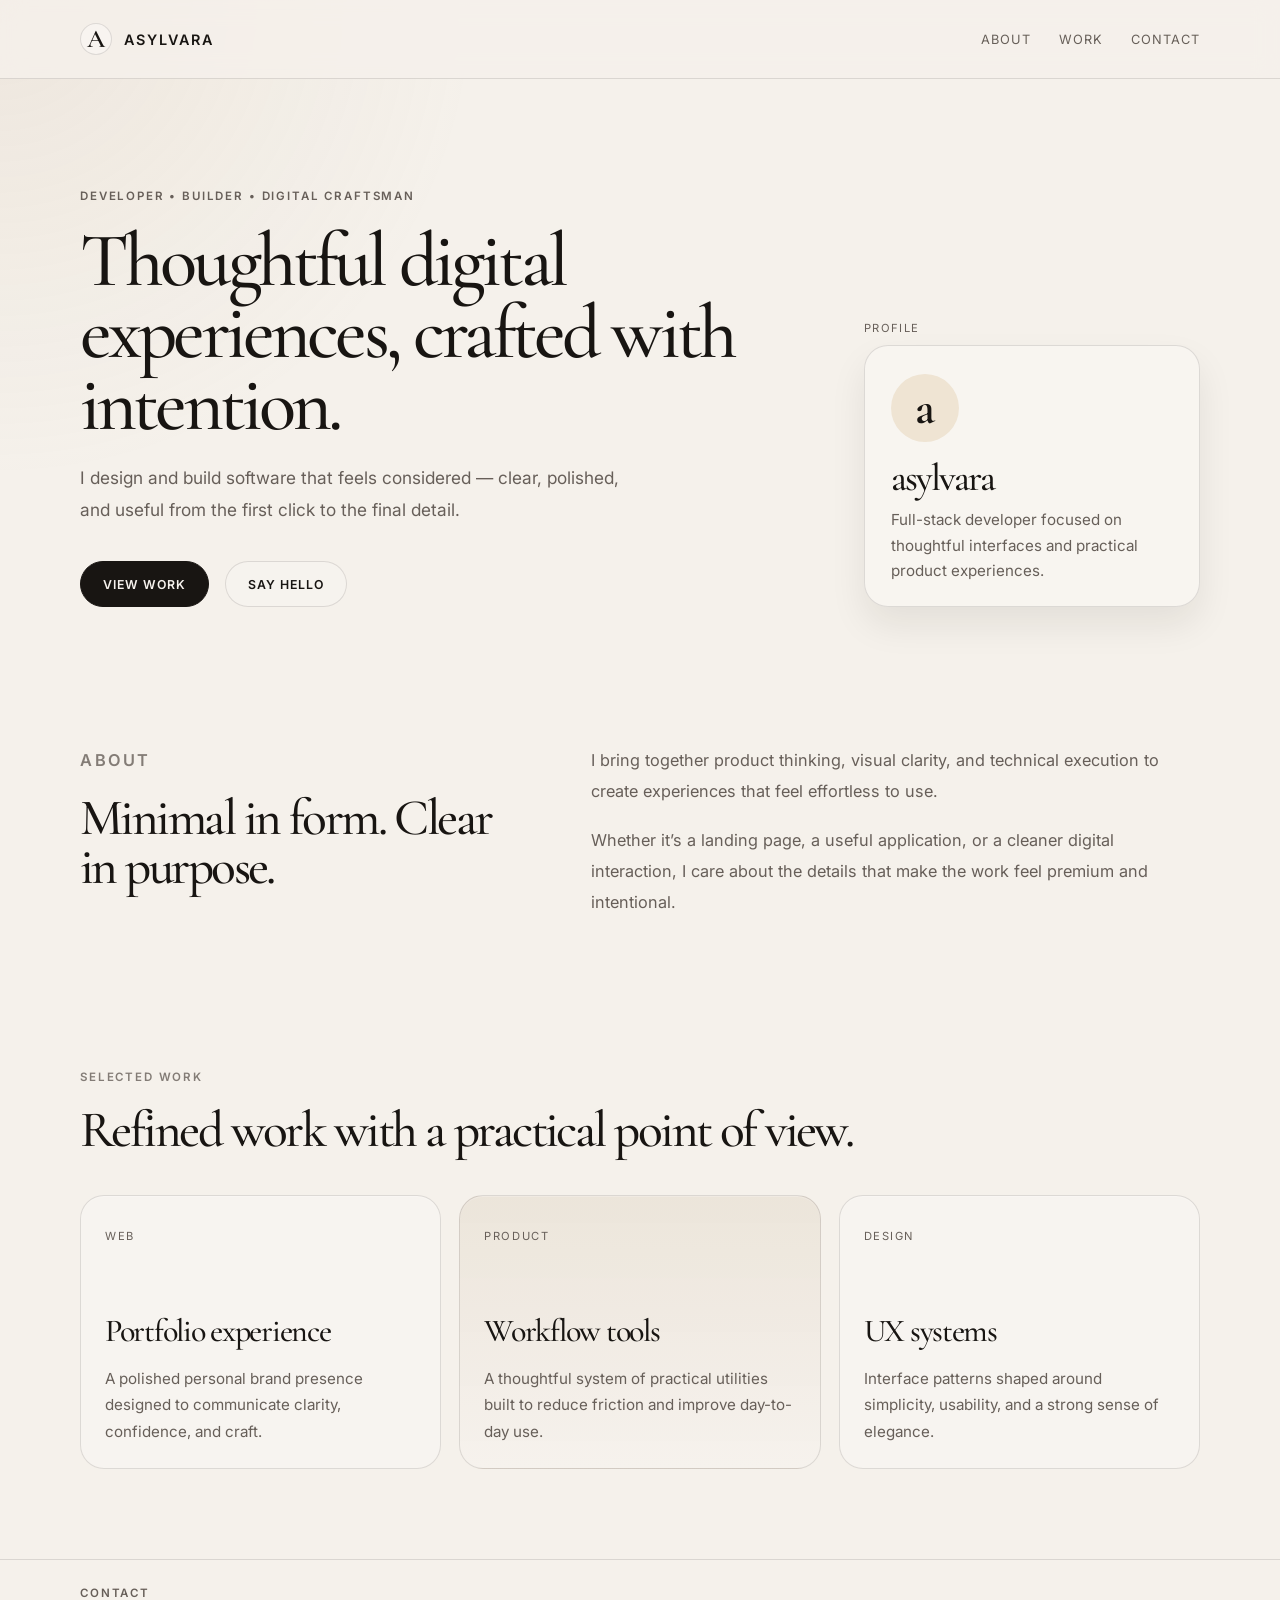
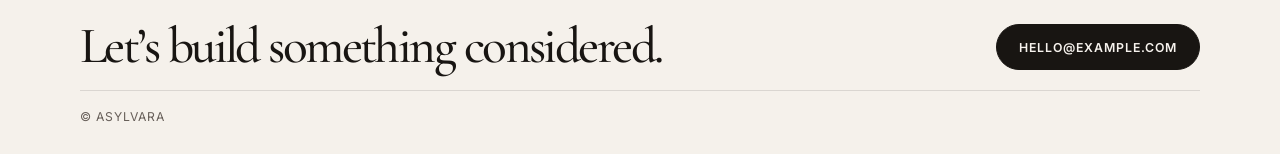
==== index.html @ 6706779d "Refine portfolio to a luxury minimal aesthetic with editorial typography and whitespace" ====
<!DOCTYPE html>
<html lang="en">
  <head>
    <meta charset="UTF-8" />
    <meta name="viewport" content="width=device-width, initial-scale=1.0" />
    <meta
      name="description"
      content="asylvara — a developer crafting thoughtful, refined digital experiences."
    />
    <meta name="theme-color" content="#f5f1eb" />
    <title>asylvara | Minimal Luxury Portfolio</title>
    <link rel="preconnect" href="https://fonts.googleapis.com" />
    <link rel="preconnect" href="https://fonts.gstatic.com" crossorigin />
    <link
      href="https://fonts.googleapis.com/css2?family=Cormorant+Garamond:wght@400;500;600;700&family=Inter:wght@400;500;600;700&display=swap"
      rel="stylesheet"
    />
    <link rel="stylesheet" href="styles.css" />
  </head>
  <body>
    <div class="page-shell">
      <header class="site-header">
        <div class="container nav">
          <a class="brand" href="#top" aria-label="asylvara home">
            <span class="brand-mark">A</span>
            <span>asylvara</span>
          </a>
          <nav class="nav-links" aria-label="Main navigation">
            <a href="#about">About</a>
            <a href="#work">Work</a>
            <a href="#contact">Contact</a>
          </nav>
        </div>
      </header>

      <main id="top">
        <section class="hero">
          <div class="container hero-inner">
            <div class="hero-copy">
              <p class="eyebrow">Developer • Builder • Digital craftsman</p>
              <h1>Thoughtful digital experiences, crafted with intention.</h1>
              <p class="lead">
                I design and build software that feels considered — clear,
                polished, and useful from the first click to the final detail.
              </p>
              <div class="hero-actions">
                <a class="button primary" href="#work">View work</a>
                <a class="button secondary" href="#contact">Say hello</a>
              </div>
            </div>

            <aside class="hero-panel" aria-label="Profile summary">
              <p class="panel-kicker">Profile</p>
              <div class="panel-card">
                <div class="mono">a</div>
                <h2>asylvara</h2>
                <p>
                  Full-stack developer focused on thoughtful interfaces and
                  practical product experiences.
                </p>
              </div>
            </aside>
          </div>
        </section>

        <section id="about" class="section intro">
          <div class="container intro-grid">
            <div>
              <p class="eyebrow muted">About</p>
              <h2>Minimal in form. Clear in purpose.</h2>
            </div>
            <div>
              <p>
                I bring together product thinking, visual clarity, and technical
                execution to create experiences that feel effortless to use.
              </p>
              <p>
                Whether it’s a landing page, a useful application, or a cleaner
                digital interaction, I care about the details that make the work
                feel premium and intentional.
              </p>
            </div>
          </div>
        </section>

        <section id="work" class="section work">
          <div class="container">
            <div class="section-head">
              <p class="eyebrow muted">Selected work</p>
              <h2>Refined work with a practical point of view.</h2>
            </div>

            <div class="project-grid">
              <article class="project-card">
                <span class="project-type">Web</span>
                <h3>Portfolio experience</h3>
                <p>
                  A polished personal brand presence designed to communicate
                  clarity, confidence, and craft.
                </p>
              </article>

              <article class="project-card featured">
                <span class="project-type">Product</span>
                <h3>Workflow tools</h3>
                <p>
                  A thoughtful system of practical utilities built to reduce
                  friction and improve day-to-day use.
                </p>
              </article>

              <article class="project-card">
                <span class="project-type">Design</span>
                <h3>UX systems</h3>
                <p>
                  Interface patterns shaped around simplicity, usability, and a
                  strong sense of elegance.
                </p>
              </article>
            </div>
          </div>
        </section>
      </main>

      <footer id="contact" class="site-footer">
        <div class="container footer-inner">
          <div>
            <p class="eyebrow">Contact</p>
            <h2>Let’s build something considered.</h2>
          </div>
          <a class="button primary" href="mailto:hello@example.com">hello@example.com</a>
        </div>
        <div class="container footer-bottom">
          <p>© <span id="year"></span> asylvara</p>
        </div>
      </footer>
    </div>

    <script src="script.js"></script>
  </body>
</html>
---- styles.css ----
:root {
  --bg: #f5f1eb;
  --panel: #fbf8f4;
  --card: rgba(255, 255, 255, 0.5);
  --text: #181512;
  --muted: #675f59;
  --line: rgba(24, 21, 18, 0.12);
  --accent: #b89d7b;
  --accent-soft: #efe4d3;
  --shadow: rgba(24, 21, 18, 0.08);
}

* {
  box-sizing: border-box;
}

html {
  scroll-behavior: smooth;
}

body {
  margin: 0;
  background: var(--bg);
  color: var(--text);
  font-family: 'Inter', sans-serif;
  -webkit-font-smoothing: antialiased;
  text-rendering: optimizeLegibility;
}

img {
  max-width: 100%;
  display: block;
}

a {
  color: inherit;
  text-decoration: none;
}

.page-shell {
  min-height: 100vh;
  background:
    radial-gradient(circle at top left, rgba(184, 157, 123, 0.12), transparent 22%),
    var(--bg);
}

.container {
  width: min(1120px, calc(100% - 64px));
  margin: 0 auto;
}

.site-header {
  position: sticky;
  top: 0;
  z-index: 20;
  backdrop-filter: blur(12px);
  background: rgba(245, 241, 235, 0.8);
  border-bottom: 1px solid var(--line);
}

.nav {
  display: flex;
  align-items: center;
  justify-content: space-between;
  min-height: 78px;
}

.brand {
  display: inline-flex;
  align-items: center;
  gap: 12px;
  font-size: 0.9rem;
  letter-spacing: 0.14em;
  text-transform: uppercase;
  font-weight: 600;
}

.brand-mark {
  display: grid;
  place-items: center;
  width: 32px;
  height: 32px;
  border: 1px solid var(--line);
  border-radius: 50%;
  background: rgba(255, 255, 255, 0.3);
  font-family: 'Cormorant Garamond', serif;
  font-size: 1.6rem;
  line-height: 1;
  letter-spacing: 0;
  text-transform: none;
}

.nav-links {
  display: flex;
  gap: 28px;
  align-items: center;
}

.nav-links a {
  color: var(--muted);
  font-size: 0.8rem;
  letter-spacing: 0.08em;
  text-transform: uppercase;
  transition: color 0.2s ease;
}

.nav-links a:hover,
.nav-links a:focus-visible {
  color: var(--text);
}

.hero {
  padding: 110px 0 68px;
}

.hero-inner {
  display: grid;
  grid-template-columns: minmax(0, 1.5fr) minmax(250px, 0.7fr);
  align-items: end;
  gap: 64px;
}

.eyebrow {
  margin: 0 0 22px;
  color: var(--muted);
  font-size: 0.72rem;
  font-weight: 600;
  letter-spacing: 0.16em;
  text-transform: uppercase;
}

.eyebrow.muted {
  color: rgba(103, 95, 89, 0.8);
}

h1,
h2,
h3 {
  margin: 0;
  color: var(--text);
}

h1,
h2 {
  font-family: 'Cormorant Garamond', serif;
  letter-spacing: -0.05em;
  font-weight: 500;
}

h1 {
  max-width: 720px;
  font-size: clamp(3.5rem, 6vw, 6.5rem);
  line-height: 0.94;
  margin-bottom: 20px;
}

.lead {
  max-width: 560px;
  margin: 0;
  color: var(--muted);
  font-size: 1.08rem;
  line-height: 1.9;
}

.hero-actions {
  display: flex;
  flex-wrap: wrap;
  gap: 16px;
  margin-top: 34px;
}

.button {
  display: inline-flex;
  align-items: center;
  justify-content: center;
  min-height: 46px;
  padding: 0 22px;
  border: 1px solid var(--line);
  border-radius: 999px;
  font-size: 0.77rem;
  letter-spacing: 0.08em;
  text-transform: uppercase;
  font-weight: 600;
  transition: transform 0.2s ease, border-color 0.2s ease, background 0.2s ease;
}

.button:hover,
.button:focus-visible {
  transform: translateY(-1px);
}

.button.primary {
  background: var(--text);
  border-color: var(--text);
  color: #f6f2ed;
}

.button.secondary {
  background: rgba(255, 255, 255, 0.16);
  color: var(--text);
}

.hero-panel {
  display: flex;
  flex-direction: column;
  align-items: flex-start;
}

.panel-kicker {
  margin: 0 0 10px;
  color: var(--muted);
  font-size: 0.7rem;
  letter-spacing: 0.12em;
  text-transform: uppercase;
}

.panel-card {
  width: 100%;
  padding: 28px 26px 22px;
  border: 1px solid var(--line);
  border-radius: 24px;
  background: rgba(255, 255, 255, 0.28);
  box-shadow: 0 18px 36px var(--shadow);
}

.mono {
  display: grid;
  place-items: center;
  width: 68px;
  height: 68px;
  margin-bottom: 18px;
  border-radius: 50%;
  background: var(--accent-soft);
  color: var(--text);
  font-family: 'Cormorant Garamond', serif;
  font-size: 3rem;
  font-weight: 600;
  line-height: 1;
}

.panel-card h2 {
  margin-bottom: 10px;
  font-size: clamp(2.1rem, 3vw, 3rem);
  line-height: 0.95;
}

.panel-card p {
  margin: 0;
  color: var(--muted);
  line-height: 1.7;
  font-size: 0.95rem;
}

.section {
  padding: 44px 0 90px;
}

.intro-grid {
  display: grid;
  grid-template-columns: 0.85fr 1.15fr;
  align-items: start;
  gap: 60px;
  padding-top: 26px;
}

.intro h2,
.section-head h2,
.site-footer h2 {
  font-size: clamp(2.5rem, 4vw, 4rem);
  line-height: 0.95;
}

.intro-grid p {
  margin: 0 0 18px;
  color: var(--muted);
  font-size: 1.02rem;
  line-height: 1.9;
}

.section-head {
  margin-bottom: 40px;
}

.project-grid {
  display: grid;
  grid-template-columns: repeat(3, minmax(0, 1fr));
  gap: 18px;
}

.project-card {
  min-height: 260px;
  padding: 28px 24px 22px;
  border: 1px solid var(--line);
  border-radius: 24px;
  background: rgba(255, 255, 255, 0.25);
  box-shadow: inset 0 1px 0 rgba(255, 255, 255, 0.2);
}

.project-card.featured {
  background: linear-gradient(180deg, rgba(184,157,123,0.14), rgba(255,255,255,0.12));
}

.project-type {
  display: inline-block;
  margin-bottom: 68px;
  color: var(--muted);
  font-size: 0.7rem;
  letter-spacing: 0.14em;
  text-transform: uppercase;
}

.project-card h3 {
  margin-bottom: 16px;
  font-family: 'Cormorant Garamond', serif;
  font-size: clamp(2rem, 2.2vw, 2.7rem);
  letter-spacing: -0.04em;
  font-weight: 500;
}

.project-card p {
  margin: 0;
  color: var(--muted);
  line-height: 1.75;
  font-size: 0.95rem;
}

.site-footer {
  padding: 26px 0 30px;
  border-top: 1px solid var(--line);
}

.footer-inner {
  display: flex;
  align-items: end;
  justify-content: space-between;
  gap: 32px;
  padding-bottom: 20px;
}

.footer-bottom {
  padding-top: 18px;
  border-top: 1px solid var(--line);
}

.footer-bottom p {
  margin: 0;
  color: var(--muted);
  font-size: 0.76rem;
  letter-spacing: 0.08em;
  text-transform: uppercase;
}

@media (max-width: 760px) {
  .container {
    width: min(100% - 36px, 680px);
  }

  .nav {
    min-height: 68px;
  }

  .nav-links {
    gap: 18px;
  }

  .nav-links a {
    font-size: 0.68rem;
    letter-spacing: 0.1em;
  }

  .hero {
    padding-top: 80px;
  }

  .hero-inner,
  .intro-grid,
  .project-grid,
  .footer-inner {
    grid-template-columns: 1fr;
    display: grid;
  }

  .hero-inner,
  .intro-grid,
  .footer-inner {
    gap: 32px;
  }

  .project-grid {
    gap: 20px;
  }

  .project-type {
    margin-bottom: 46px;
  }

  .button {
    width: fit-content;
  }
}

@media (max-width: 460px) {
  .nav-links {
    gap: 10px;
  }

  .nav-links a {
    font-size: 0.6rem;
  }

  .brand {
    letter-spacing: 0.1em;
  }

  .hero-actions {
    flex-direction: column;
    align-items: flex-start;
  }
}

:focus-visible {
  outline: 2px solid var(--accent);
  outline-offset: 3px;
}
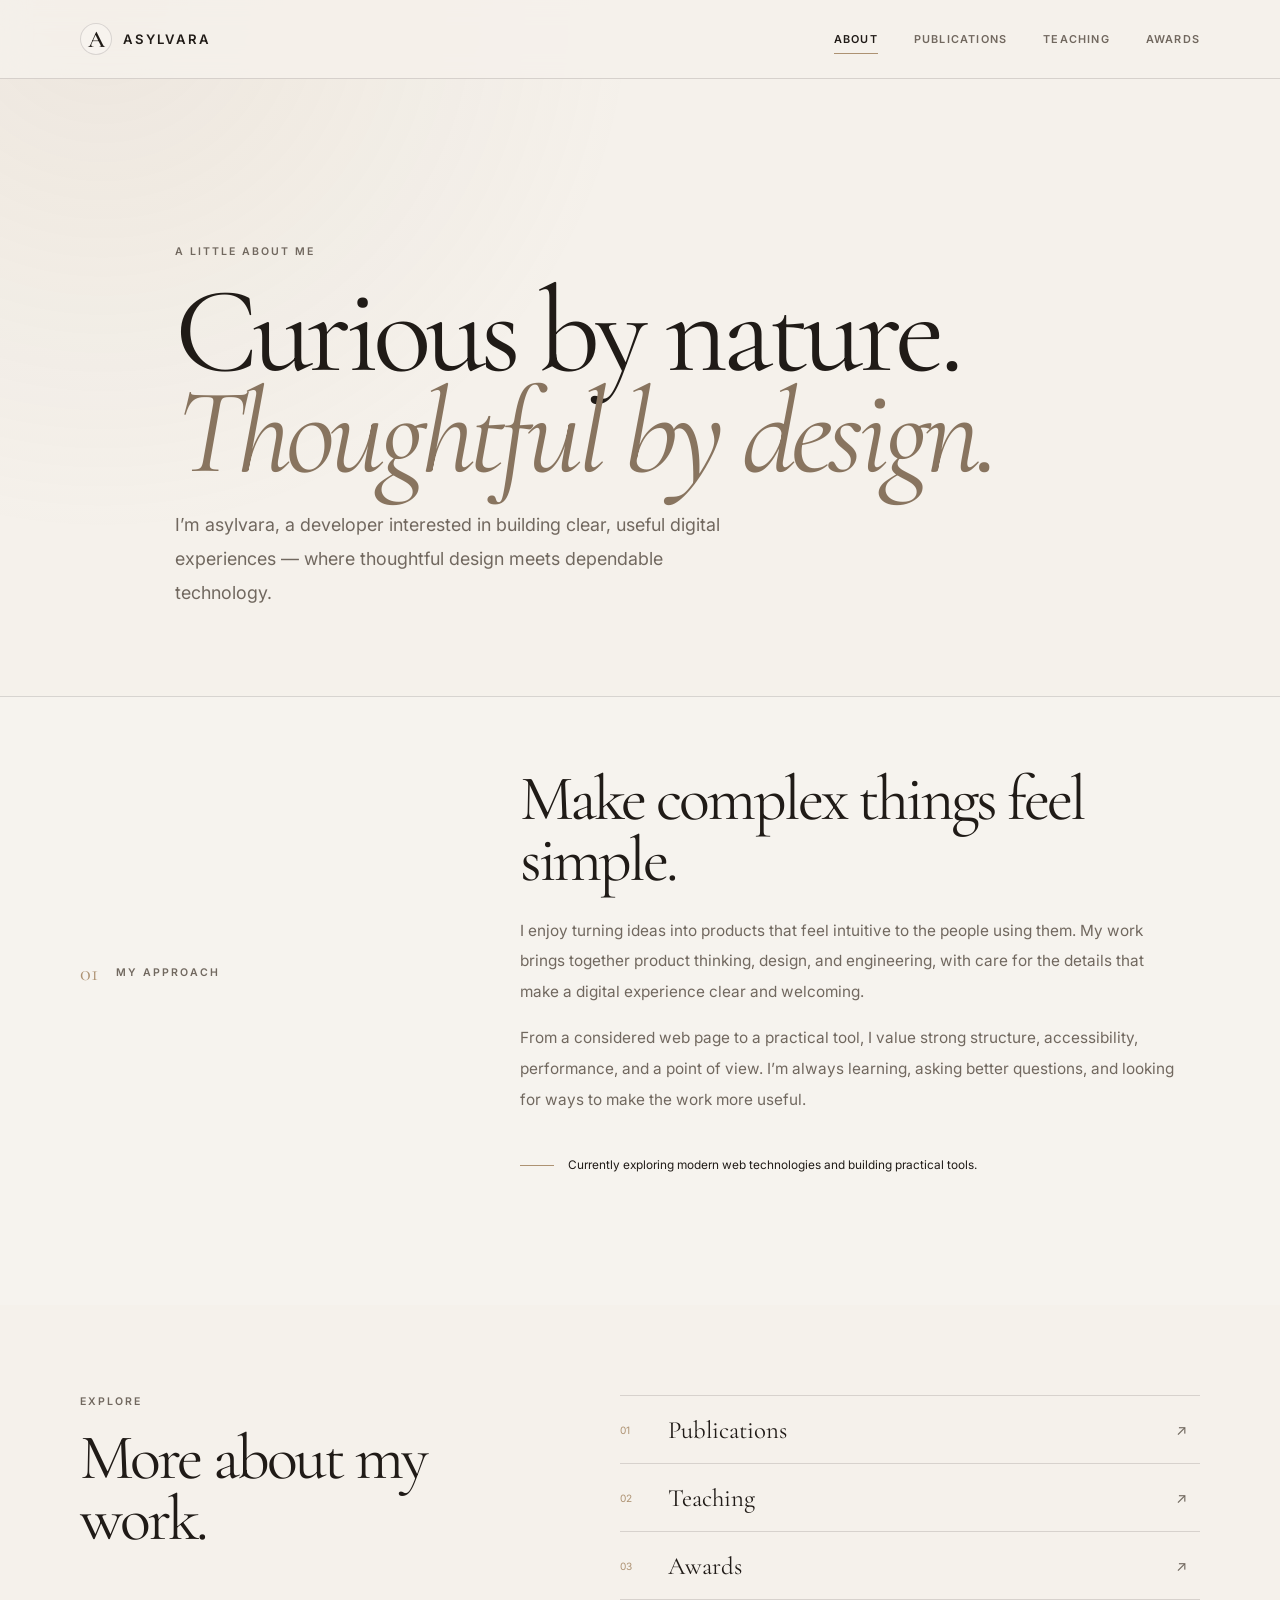
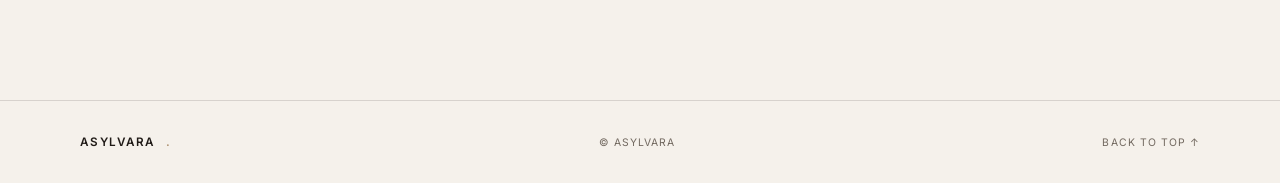
==== commit 81d2e159: "Create editorial portfolio pages for About, Publications, Teaching, and Awards" ====
--- a/index.html
+++ b/index.html
@@ -3,139 +3,68 @@
   <head>
     <meta charset="UTF-8" />
     <meta name="viewport" content="width=device-width, initial-scale=1.0" />
-    <meta
-      name="description"
-      content="asylvara — a developer crafting thoughtful, refined digital experiences."
-    />
+    <meta name="description" content="About asylvara: a developer interested in thoughtful software, clear interfaces, and useful digital experiences." />
     <meta name="theme-color" content="#f5f1eb" />
-    <title>asylvara | Minimal Luxury Portfolio</title>
+    <title>About — asylvara</title>
     <link rel="preconnect" href="https://fonts.googleapis.com" />
     <link rel="preconnect" href="https://fonts.gstatic.com" crossorigin />
-    <link
-      href="https://fonts.googleapis.com/css2?family=Cormorant+Garamond:wght@400;500;600;700&family=Inter:wght@400;500;600;700&display=swap"
-      rel="stylesheet"
-    />
+    <link href="https://fonts.googleapis.com/css2?family=Cormorant+Garamond:wght@400;500;600&family=Inter:wght@400;500;600;700&display=swap" rel="stylesheet" />
     <link rel="stylesheet" href="styles.css" />
   </head>
   <body>
     <div class="page-shell">
       <header class="site-header">
         <div class="container nav">
-          <a class="brand" href="#top" aria-label="asylvara home">
-            <span class="brand-mark">A</span>
-            <span>asylvara</span>
-          </a>
+          <a class="brand" href="index.html" aria-label="asylvara home"><span class="brand-mark">A</span><span>asylvara</span></a>
           <nav class="nav-links" aria-label="Main navigation">
-            <a href="#about">About</a>
-            <a href="#work">Work</a>
-            <a href="#contact">Contact</a>
+            <a href="index.html" aria-current="page">About</a>
+            <a href="publications.html">Publications</a>
+            <a href="teaching.html">Teaching</a>
+            <a href="awards.html">Awards</a>
           </nav>
         </div>
       </header>
 
-      <main id="top">
-        <section class="hero">
-          <div class="container hero-inner">
-            <div class="hero-copy">
-              <p class="eyebrow">Developer • Builder • Digital craftsman</p>
-              <h1>Thoughtful digital experiences, crafted with intention.</h1>
-              <p class="lead">
-                I design and build software that feels considered — clear,
-                polished, and useful from the first click to the final detail.
-              </p>
-              <div class="hero-actions">
-                <a class="button primary" href="#work">View work</a>
-                <a class="button secondary" href="#contact">Say hello</a>
-              </div>
-            </div>
-
-            <aside class="hero-panel" aria-label="Profile summary">
-              <p class="panel-kicker">Profile</p>
-              <div class="panel-card">
-                <div class="mono">a</div>
-                <h2>asylvara</h2>
-                <p>
-                  Full-stack developer focused on thoughtful interfaces and
-                  practical product experiences.
-                </p>
-              </div>
-            </aside>
+      <main id="main">
+        <section class="page-hero">
+          <div class="container page-hero-inner">
+            <p class="eyebrow">A little about me</p>
+            <h1>Curious by nature.<br /><em>Thoughtful by design.</em></h1>
+            <p class="page-lead">I’m asylvara, a developer interested in building clear, useful digital experiences — where thoughtful design meets dependable technology.</p>
           </div>
         </section>
 
-        <section id="about" class="section intro">
-          <div class="container intro-grid">
-            <div>
-              <p class="eyebrow muted">About</p>
-              <h2>Minimal in form. Clear in purpose.</h2>
+        <section class="content-section">
+          <div class="container about-layout">
+            <div class="about-aside">
+              <span class="index-number">01</span>
+              <p class="eyebrow">My approach</p>
             </div>
-            <div>
-              <p>
-                I bring together product thinking, visual clarity, and technical
-                execution to create experiences that feel effortless to use.
-              </p>
-              <p>
-                Whether it’s a landing page, a useful application, or a cleaner
-                digital interaction, I care about the details that make the work
-                feel premium and intentional.
-              </p>
+            <div class="prose">
+              <h2>Make complex things feel simple.</h2>
+              <p>I enjoy turning ideas into products that feel intuitive to the people using them. My work brings together product thinking, design, and engineering, with care for the details that make a digital experience clear and welcoming.</p>
+              <p>From a considered web page to a practical tool, I value strong structure, accessibility, performance, and a point of view. I’m always learning, asking better questions, and looking for ways to make the work more useful.</p>
+              <div class="quiet-note"><span class="note-rule"></span><span>Currently exploring modern web technologies and building practical tools.</span></div>
             </div>
           </div>
         </section>
 
-        <section id="work" class="section work">
-          <div class="container">
-            <div class="section-head">
-              <p class="eyebrow muted">Selected work</p>
-              <h2>Refined work with a practical point of view.</h2>
-            </div>
-
-            <div class="project-grid">
-              <article class="project-card">
-                <span class="project-type">Web</span>
-                <h3>Portfolio experience</h3>
-                <p>
-                  A polished personal brand presence designed to communicate
-                  clarity, confidence, and craft.
-                </p>
-              </article>
-
-              <article class="project-card featured">
-                <span class="project-type">Product</span>
-                <h3>Workflow tools</h3>
-                <p>
-                  A thoughtful system of practical utilities built to reduce
-                  friction and improve day-to-day use.
-                </p>
-              </article>
-
-              <article class="project-card">
-                <span class="project-type">Design</span>
-                <h3>UX systems</h3>
-                <p>
-                  Interface patterns shaped around simplicity, usability, and a
-                  strong sense of elegance.
-                </p>
-              </article>
+        <section class="detail-band">
+          <div class="container detail-band-inner">
+            <div><p class="eyebrow">Explore</p><h2>More about my work.</h2></div>
+            <div class="quick-links">
+              <a href="publications.html"><span>01</span> Publications <b aria-hidden="true">↗</b></a>
+              <a href="teaching.html"><span>02</span> Teaching <b aria-hidden="true">↗</b></a>
+              <a href="awards.html"><span>03</span> Awards <b aria-hidden="true">↗</b></a>
             </div>
           </div>
         </section>
       </main>
 
-      <footer id="contact" class="site-footer">
-        <div class="container footer-inner">
-          <div>
-            <p class="eyebrow">Contact</p>
-            <h2>Let’s build something considered.</h2>
-          </div>
-          <a class="button primary" href="mailto:hello@example.com">hello@example.com</a>
-        </div>
-        <div class="container footer-bottom">
-          <p>© <span id="year"></span> asylvara</p>
-        </div>
+      <footer class="site-footer">
+        <div class="container footer-inner"><a class="footer-brand" href="index.html">asylvara<span>.</span></a><p>© <span id="year"></span> asylvara</p><a class="back-top" href="#main">Back to top ↑</a></div>
       </footer>
     </div>
-
     <script src="script.js"></script>
   </body>
 </html>
--- a/styles.css
+++ b/styles.css
@@ -1,424 +1,89 @@
 :root {
   --bg: #f5f1eb;
   --panel: #fbf8f4;
-  --card: rgba(255, 255, 255, 0.5);
-  --text: #181512;
-  --muted: #675f59;
-  --line: rgba(24, 21, 18, 0.12);
-  --accent: #b89d7b;
-  --accent-soft: #efe4d3;
-  --shadow: rgba(24, 21, 18, 0.08);
+  --text: #201b17;
+  --muted: #71685f;
+  --line: rgba(32, 27, 23, 0.14);
+  --accent: #ad9272;
+  --accent-soft: #eee3d4;
+  --serif: 'Cormorant Garamond', Georgia, serif;
+  --sans: 'Inter', sans-serif;
 }
 
-* {
-  box-sizing: border-box;
+* { box-sizing: border-box; }
+html { scroll-behavior: smooth; scroll-padding-top: 92px; }
+body { margin: 0; background: var(--bg); color: var(--text); font-family: var(--sans); -webkit-font-smoothing: antialiased; text-rendering: optimizeLegibility; }
+a { color: inherit; text-decoration: none; }
+.page-shell { min-height: 100vh; background: radial-gradient(circle at 8% 0%, rgba(173, 146, 114, .11), transparent 25%), var(--bg); }
+.container { width: min(1120px, calc(100% - 64px)); margin: 0 auto; }
+.site-header { position: sticky; top: 0; z-index: 20; border-bottom: 1px solid var(--line); background: rgba(245, 241, 235, .88); backdrop-filter: blur(14px); }
+.nav { min-height: 78px; display: flex; align-items: center; justify-content: space-between; gap: 30px; }
+.brand, .footer-brand { display: inline-flex; align-items: center; gap: 11px; font-size: .82rem; font-weight: 600; letter-spacing: .15em; text-transform: uppercase; }
+.brand-mark { display: grid; width: 32px; height: 32px; place-items: center; border: 1px solid var(--line); border-radius: 50%; background: rgba(255,255,255,.25); font-family: var(--serif); font-size: 1.5rem; letter-spacing: 0; }
+.nav-links { display: flex; align-items: center; gap: clamp(16px, 3vw, 36px); }
+.nav-links a { position: relative; padding: 8px 0; color: var(--muted); font-size: .68rem; font-weight: 600; letter-spacing: .11em; text-transform: uppercase; transition: color .2s ease; }
+.nav-links a:hover, .nav-links a[aria-current="page"] { color: var(--text); }
+.nav-links a[aria-current="page"]::after { position: absolute; right: 0; bottom: 0; left: 0; height: 1px; background: var(--accent); content: ''; }
+.page-hero { padding: clamp(88px, 13vw, 166px) 0 86px; }
+.page-hero-inner { max-width: 930px; }
+.eyebrow { margin: 0 0 24px; color: var(--muted); font-size: .66rem; font-weight: 600; letter-spacing: .19em; text-transform: uppercase; }
+h1, h2, h3, p { margin-top: 0; }
+h1, h2, h3 { color: var(--text); }
+h1, h2 { font-family: var(--serif); font-weight: 400; letter-spacing: -.045em; }
+h1 { max-width: 900px; margin-bottom: 24px; font-size: clamp(4rem, 9.5vw, 8.3rem); line-height: .83; }
+h1 em { color: #88745f; font-weight: 400; }
+.title-period { color: var(--accent); }
+.page-lead { max-width: 580px; margin: 0; color: var(--muted); font-size: clamp(.98rem, 1.5vw, 1.12rem); line-height: 1.9; }
+.compact-hero { padding: clamp(84px, 12vw, 145px) 0 70px; }
+.compact-hero h1 { font-size: clamp(4rem, 9vw, 7rem); }
+.content-section { padding: 42px 0 130px; border-top: 1px solid var(--line); background: rgba(255,255,255,.13); }
+.about-layout { display: grid; grid-template-columns: .65fr 1.35fr; gap: 10%; padding-top: 30px; }
+.about-aside { display: flex; align-items: center; gap: 18px; }
+.index-number { color: var(--accent); font-family: var(--serif); font-size: 1.4rem; }
+.about-aside .eyebrow { margin: 0; }
+.prose { max-width: 660px; }
+.prose h2, .detail-band h2 { margin: 0 0 25px; font-size: clamp(2.6rem, 5vw, 4.5rem); line-height: .95; }
+.prose > p { color: var(--muted); font-size: .96rem; line-height: 2; }
+.quiet-note { display: flex; align-items: center; gap: 14px; margin-top: 40px; color: var(--text); font-size: .74rem; line-height: 1.7; }
+.note-rule { flex: 0 0 34px; height: 1px; background: var(--accent); }
+.detail-band { padding: 90px 0 100px; }
+.detail-band-inner { display: grid; grid-template-columns: .85fr 1.15fr; align-items: start; gap: 10%; }
+.detail-band .eyebrow { margin-bottom: 20px; }
+.detail-band h2 { max-width: 370px; }
+.quick-links { border-top: 1px solid var(--line); }
+.quick-links a { display: grid; grid-template-columns: 48px 1fr 24px; align-items: center; min-height: 68px; border-bottom: 1px solid var(--line); font-family: var(--serif); font-size: 1.55rem; transition: padding .2s ease; }
+.quick-links a:hover { padding-inline: 8px; }
+.quick-links a span { color: var(--accent); font-family: var(--sans); font-size: .63rem; }
+.quick-links a b { color: var(--muted); font-family: var(--sans); font-size: .9rem; font-weight: 400; }
+.listing-section { min-height: 390px; padding-top: 32px; }
+.listing-heading { display: flex; align-items: center; gap: 18px; padding-bottom: 18px; border-bottom: 1px solid var(--line); }
+.listing-heading .eyebrow { margin: 0; }
+.empty-state { min-height: 250px; display: flex; flex-direction: column; align-items: center; justify-content: center; padding: 50px 20px; text-align: center; }
+.empty-ornament { margin-bottom: 16px; color: var(--accent); font-size: 1.4rem; }
+.empty-state h2 { margin-bottom: 10px; font-size: clamp(2rem, 4vw, 3rem); }
+.empty-state p { max-width: 430px; margin: 0; color: var(--muted); font-size: .88rem; line-height: 1.8; }
+.site-footer { padding: 22px 0; border-top: 1px solid var(--line); }
+.footer-inner { min-height: 38px; display: flex; align-items: center; justify-content: space-between; gap: 20px; }
+.footer-brand { font-size: .73rem; }
+.footer-brand span { color: var(--accent); }
+.footer-inner p, .back-top { margin: 0; color: var(--muted); font-size: .65rem; letter-spacing: .1em; text-transform: uppercase; }
+.back-top:hover { color: var(--text); }
+:focus-visible { outline: 2px solid var(--accent); outline-offset: 4px; }
+@media (max-width: 680px) {
+  .container { width: min(100% - 38px, 560px); }
+  .nav { min-height: 72px; flex-wrap: wrap; gap: 0 20px; padding: 12px 0; }
+  .brand { font-size: .74rem; }
+  .brand-mark { width: 29px; height: 29px; }
+  .nav-links { width: 100%; justify-content: space-between; gap: 10px; padding: 8px 0 2px; }
+  .nav-links a { font-size: .58rem; letter-spacing: .08em; }
+  .page-hero { padding-top: 92px; padding-bottom: 68px; }
+  .compact-hero { padding-top: 78px; padding-bottom: 55px; }
+  .about-layout, .detail-band-inner { grid-template-columns: 1fr; gap: 35px; }
+  .content-section { padding-bottom: 80px; }
+  .detail-band { padding: 70px 0; }
+  .detail-band h2 { margin-bottom: 0; }
+  .listing-section { min-height: 350px; }
 }
-
-html {
-  scroll-behavior: smooth;
+@media (prefers-reduced-motion: reduce) {
+  *, *::before, *::after { scroll-behavior: auto !important; transition-duration: .01ms !important; }
 }
-
-body {
-  margin: 0;
-  background: var(--bg);
-  color: var(--text);
-  font-family: 'Inter', sans-serif;
-  -webkit-font-smoothing: antialiased;
-  text-rendering: optimizeLegibility;
-}
-
-img {
-  max-width: 100%;
-  display: block;
-}
-
-a {
-  color: inherit;
-  text-decoration: none;
-}
-
-.page-shell {
-  min-height: 100vh;
-  background:
-    radial-gradient(circle at top left, rgba(184, 157, 123, 0.12), transparent 22%),
-    var(--bg);
-}
-
-.container {
-  width: min(1120px, calc(100% - 64px));
-  margin: 0 auto;
-}
-
-.site-header {
-  position: sticky;
-  top: 0;
-  z-index: 20;
-  backdrop-filter: blur(12px);
-  background: rgba(245, 241, 235, 0.8);
-  border-bottom: 1px solid var(--line);
-}
-
-.nav {
-  display: flex;
-  align-items: center;
-  justify-content: space-between;
-  min-height: 78px;
-}
-
-.brand {
-  display: inline-flex;
-  align-items: center;
-  gap: 12px;
-  font-size: 0.9rem;
-  letter-spacing: 0.14em;
-  text-transform: uppercase;
-  font-weight: 600;
-}
-
-.brand-mark {
-  display: grid;
-  place-items: center;
-  width: 32px;
-  height: 32px;
-  border: 1px solid var(--line);
-  border-radius: 50%;
-  background: rgba(255, 255, 255, 0.3);
-  font-family: 'Cormorant Garamond', serif;
-  font-size: 1.6rem;
-  line-height: 1;
-  letter-spacing: 0;
-  text-transform: none;
-}
-
-.nav-links {
-  display: flex;
-  gap: 28px;
-  align-items: center;
-}
-
-.nav-links a {
-  color: var(--muted);
-  font-size: 0.8rem;
-  letter-spacing: 0.08em;
-  text-transform: uppercase;
-  transition: color 0.2s ease;
-}
-
-.nav-links a:hover,
-.nav-links a:focus-visible {
-  color: var(--text);
-}
-
-.hero {
-  padding: 110px 0 68px;
-}
-
-.hero-inner {
-  display: grid;
-  grid-template-columns: minmax(0, 1.5fr) minmax(250px, 0.7fr);
-  align-items: end;
-  gap: 64px;
-}
-
-.eyebrow {
-  margin: 0 0 22px;
-  color: var(--muted);
-  font-size: 0.72rem;
-  font-weight: 600;
-  letter-spacing: 0.16em;
-  text-transform: uppercase;
-}
-
-.eyebrow.muted {
-  color: rgba(103, 95, 89, 0.8);
-}
-
-h1,
-h2,
-h3 {
-  margin: 0;
-  color: var(--text);
-}
-
-h1,
-h2 {
-  font-family: 'Cormorant Garamond', serif;
-  letter-spacing: -0.05em;
-  font-weight: 500;
-}
-
-h1 {
-  max-width: 720px;
-  font-size: clamp(3.5rem, 6vw, 6.5rem);
-  line-height: 0.94;
-  margin-bottom: 20px;
-}
-
-.lead {
-  max-width: 560px;
-  margin: 0;
-  color: var(--muted);
-  font-size: 1.08rem;
-  line-height: 1.9;
-}
-
-.hero-actions {
-  display: flex;
-  flex-wrap: wrap;
-  gap: 16px;
-  margin-top: 34px;
-}
-
-.button {
-  display: inline-flex;
-  align-items: center;
-  justify-content: center;
-  min-height: 46px;
-  padding: 0 22px;
-  border: 1px solid var(--line);
-  border-radius: 999px;
-  font-size: 0.77rem;
-  letter-spacing: 0.08em;
-  text-transform: uppercase;
-  font-weight: 600;
-  transition: transform 0.2s ease, border-color 0.2s ease, background 0.2s ease;
-}
-
-.button:hover,
-.button:focus-visible {
-  transform: translateY(-1px);
-}
-
-.button.primary {
-  background: var(--text);
-  border-color: var(--text);
-  color: #f6f2ed;
-}
-
-.button.secondary {
-  background: rgba(255, 255, 255, 0.16);
-  color: var(--text);
-}
-
-.hero-panel {
-  display: flex;
-  flex-direction: column;
-  align-items: flex-start;
-}
-
-.panel-kicker {
-  margin: 0 0 10px;
-  color: var(--muted);
-  font-size: 0.7rem;
-  letter-spacing: 0.12em;
-  text-transform: uppercase;
-}
-
-.panel-card {
-  width: 100%;
-  padding: 28px 26px 22px;
-  border: 1px solid var(--line);
-  border-radius: 24px;
-  background: rgba(255, 255, 255, 0.28);
-  box-shadow: 0 18px 36px var(--shadow);
-}
-
-.mono {
-  display: grid;
-  place-items: center;
-  width: 68px;
-  height: 68px;
-  margin-bottom: 18px;
-  border-radius: 50%;
-  background: var(--accent-soft);
-  color: var(--text);
-  font-family: 'Cormorant Garamond', serif;
-  font-size: 3rem;
-  font-weight: 600;
-  line-height: 1;
-}
-
-.panel-card h2 {
-  margin-bottom: 10px;
-  font-size: clamp(2.1rem, 3vw, 3rem);
-  line-height: 0.95;
-}
-
-.panel-card p {
-  margin: 0;
-  color: var(--muted);
-  line-height: 1.7;
-  font-size: 0.95rem;
-}
-
-.section {
-  padding: 44px 0 90px;
-}
-
-.intro-grid {
-  display: grid;
-  grid-template-columns: 0.85fr 1.15fr;
-  align-items: start;
-  gap: 60px;
-  padding-top: 26px;
-}
-
-.intro h2,
-.section-head h2,
-.site-footer h2 {
-  font-size: clamp(2.5rem, 4vw, 4rem);
-  line-height: 0.95;
-}
-
-.intro-grid p {
-  margin: 0 0 18px;
-  color: var(--muted);
-  font-size: 1.02rem;
-  line-height: 1.9;
-}
-
-.section-head {
-  margin-bottom: 40px;
-}
-
-.project-grid {
-  display: grid;
-  grid-template-columns: repeat(3, minmax(0, 1fr));
-  gap: 18px;
-}
-
-.project-card {
-  min-height: 260px;
-  padding: 28px 24px 22px;
-  border: 1px solid var(--line);
-  border-radius: 24px;
-  background: rgba(255, 255, 255, 0.25);
-  box-shadow: inset 0 1px 0 rgba(255, 255, 255, 0.2);
-}
-
-.project-card.featured {
-  background: linear-gradient(180deg, rgba(184,157,123,0.14), rgba(255,255,255,0.12));
-}
-
-.project-type {
-  display: inline-block;
-  margin-bottom: 68px;
-  color: var(--muted);
-  font-size: 0.7rem;
-  letter-spacing: 0.14em;
-  text-transform: uppercase;
-}
-
-.project-card h3 {
-  margin-bottom: 16px;
-  font-family: 'Cormorant Garamond', serif;
-  font-size: clamp(2rem, 2.2vw, 2.7rem);
-  letter-spacing: -0.04em;
-  font-weight: 500;
-}
-
-.project-card p {
-  margin: 0;
-  color: var(--muted);
-  line-height: 1.75;
-  font-size: 0.95rem;
-}
-
-.site-footer {
-  padding: 26px 0 30px;
-  border-top: 1px solid var(--line);
-}
-
-.footer-inner {
-  display: flex;
-  align-items: end;
-  justify-content: space-between;
-  gap: 32px;
-  padding-bottom: 20px;
-}
-
-.footer-bottom {
-  padding-top: 18px;
-  border-top: 1px solid var(--line);
-}
-
-.footer-bottom p {
-  margin: 0;
-  color: var(--muted);
-  font-size: 0.76rem;
-  letter-spacing: 0.08em;
-  text-transform: uppercase;
-}
-
-@media (max-width: 760px) {
-  .container {
-    width: min(100% - 36px, 680px);
-  }
-
-  .nav {
-    min-height: 68px;
-  }
-
-  .nav-links {
-    gap: 18px;
-  }
-
-  .nav-links a {
-    font-size: 0.68rem;
-    letter-spacing: 0.1em;
-  }
-
-  .hero {
-    padding-top: 80px;
-  }
-
-  .hero-inner,
-  .intro-grid,
-  .project-grid,
-  .footer-inner {
-    grid-template-columns: 1fr;
-    display: grid;
-  }
-
-  .hero-inner,
-  .intro-grid,
-  .footer-inner {
-    gap: 32px;
-  }
-
-  .project-grid {
-    gap: 20px;
-  }
-
-  .project-type {
-    margin-bottom: 46px;
-  }
-
-  .button {
-    width: fit-content;
-  }
-}
-
-@media (max-width: 460px) {
-  .nav-links {
-    gap: 10px;
-  }
-
-  .nav-links a {
-    font-size: 0.6rem;
-  }
-
-  .brand {
-    letter-spacing: 0.1em;
-  }
-
-  .hero-actions {
-    flex-direction: column;
-    align-items: flex-start;
-  }
-}
-
-:focus-visible {
-  outline: 2px solid var(--accent);
-  outline-offset: 3px;
-}
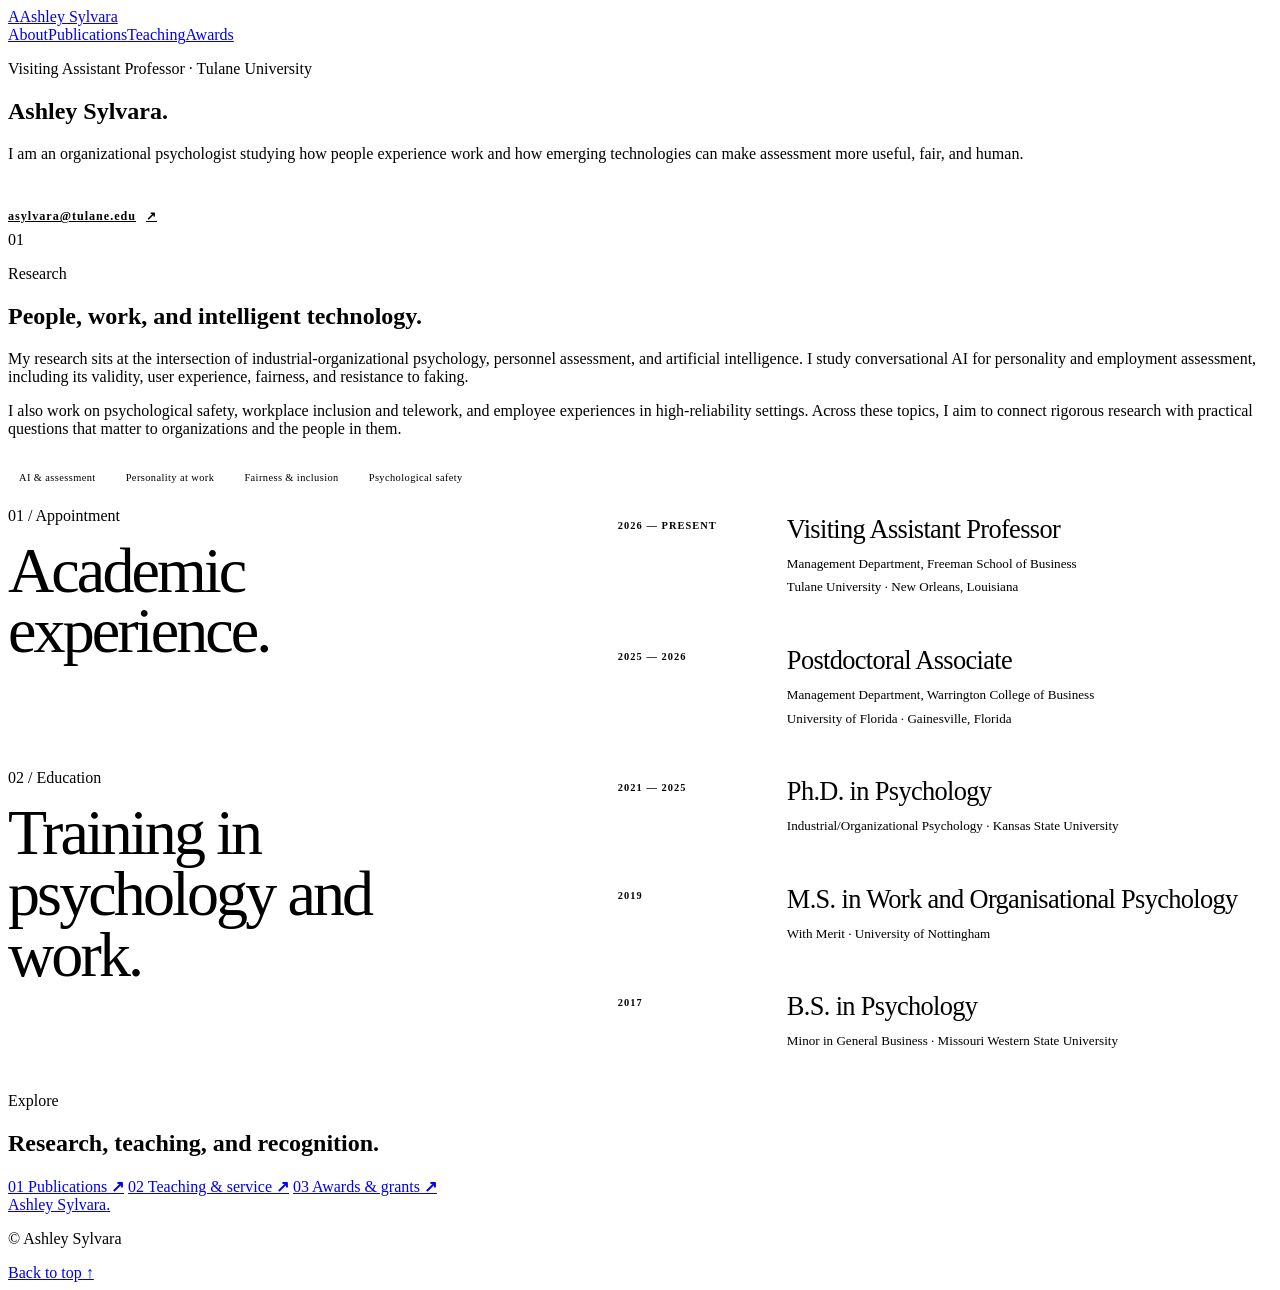
==== commit f09f69ef: "Personalize academic portfolio with Ashley Sylvara's CV" ====
--- a/index.html
+++ b/index.html
@@ -3,9 +3,9 @@
   <head>
     <meta charset="UTF-8" />
     <meta name="viewport" content="width=device-width, initial-scale=1.0" />
-    <meta name="description" content="About asylvara: a developer interested in thoughtful software, clear interfaces, and useful digital experiences." />
+    <meta name="description" content="Ashley Sylvara is a Visiting Assistant Professor at Tulane University's Freeman School of Business. Her research focuses on organizational psychology, workplace assessment, and artificial intelligence." />
     <meta name="theme-color" content="#f5f1eb" />
-    <title>About — asylvara</title>
+    <title>Ashley Sylvara | About</title>
     <link rel="preconnect" href="https://fonts.googleapis.com" />
     <link rel="preconnect" href="https://fonts.gstatic.com" crossorigin />
     <link href="https://fonts.googleapis.com/css2?family=Cormorant+Garamond:wght@400;500;600&family=Inter:wght@400;500;600;700&display=swap" rel="stylesheet" />
@@ -13,57 +13,65 @@
   </head>
   <body>
     <div class="page-shell">
-      <header class="site-header">
-        <div class="container nav">
-          <a class="brand" href="index.html" aria-label="asylvara home"><span class="brand-mark">A</span><span>asylvara</span></a>
-          <nav class="nav-links" aria-label="Main navigation">
-            <a href="index.html" aria-current="page">About</a>
-            <a href="publications.html">Publications</a>
-            <a href="teaching.html">Teaching</a>
-            <a href="awards.html">Awards</a>
-          </nav>
-        </div>
-      </header>
-
+      <header class="site-header"><div class="container nav">
+        <a class="brand" href="index.html" aria-label="Ashley Sylvara home"><span class="brand-mark">A</span><span>Ashley Sylvara</span></a>
+        <nav class="nav-links" aria-label="Main navigation"><a href="index.html" aria-current="page">About</a><a href="publications.html">Publications</a><a href="teaching.html">Teaching</a><a href="awards.html">Awards</a></nav>
+      </div></header>
       <main id="main">
         <section class="page-hero">
           <div class="container page-hero-inner">
-            <p class="eyebrow">A little about me</p>
-            <h1>Curious by nature.<br /><em>Thoughtful by design.</em></h1>
-            <p class="page-lead">I’m asylvara, a developer interested in building clear, useful digital experiences — where thoughtful design meets dependable technology.</p>
+            <p class="eyebrow">Visiting Assistant Professor · Tulane University</p>
+            <h1>Ashley Sylvara<span class="title-period">.</span></h1>
+            <p class="page-lead">I am an organizational psychologist studying how people experience work and how emerging technologies can make assessment more useful, fair, and human.</p>
+            <a class="hero-email" href="mailto:asylvara@tulane.edu">asylvara@tulane.edu <span aria-hidden="true">↗</span></a>
           </div>
         </section>
 
         <section class="content-section">
           <div class="container about-layout">
-            <div class="about-aside">
-              <span class="index-number">01</span>
-              <p class="eyebrow">My approach</p>
-            </div>
+            <div class="about-aside"><span class="index-number">01</span><p class="eyebrow">Research</p></div>
             <div class="prose">
-              <h2>Make complex things feel simple.</h2>
-              <p>I enjoy turning ideas into products that feel intuitive to the people using them. My work brings together product thinking, design, and engineering, with care for the details that make a digital experience clear and welcoming.</p>
-              <p>From a considered web page to a practical tool, I value strong structure, accessibility, performance, and a point of view. I’m always learning, asking better questions, and looking for ways to make the work more useful.</p>
-              <div class="quiet-note"><span class="note-rule"></span><span>Currently exploring modern web technologies and building practical tools.</span></div>
+              <h2>People, work, and intelligent technology.</h2>
+              <p>My research sits at the intersection of industrial-organizational psychology, personnel assessment, and artificial intelligence. I study conversational AI for personality and employment assessment, including its validity, user experience, fairness, and resistance to faking.</p>
+              <p>I also work on psychological safety, workplace inclusion and telework, and employee experiences in high-reliability settings. Across these topics, I aim to connect rigorous research with practical questions that matter to organizations and the people in them.</p>
+              <div class="research-tags" aria-label="Research areas"><span>AI &amp; assessment</span><span>Personality at work</span><span>Fairness &amp; inclusion</span><span>Psychological safety</span></div>
             </div>
           </div>
         </section>
 
         <section class="detail-band">
+          <div class="container academic-grid">
+            <div><p class="eyebrow">01 / Appointment</p><h2>Academic experience.</h2></div>
+            <div class="record-list">
+              <article class="record"><div class="record-date">2026 — Present</div><div><h3>Visiting Assistant Professor</h3><p>Management Department, Freeman School of Business<br />Tulane University · New Orleans, Louisiana</p></div></article>
+              <article class="record"><div class="record-date">2025 — 2026</div><div><h3>Postdoctoral Associate</h3><p>Management Department, Warrington College of Business<br />University of Florida · Gainesville, Florida</p></div></article>
+            </div>
+          </div>
+        </section>
+
+        <section class="content-section education-section">
+          <div class="container academic-grid">
+            <div><p class="eyebrow">02 / Education</p><h2>Training in psychology and work.</h2></div>
+            <div class="record-list">
+              <article class="record"><div class="record-date">2021 — 2025</div><div><h3>Ph.D. in Psychology</h3><p>Industrial/Organizational Psychology · Kansas State University</p></div></article>
+              <article class="record"><div class="record-date">2019</div><div><h3>M.S. in Work and Organisational Psychology</h3><p>With Merit · University of Nottingham</p></div></article>
+              <article class="record"><div class="record-date">2017</div><div><h3>B.S. in Psychology</h3><p>Minor in General Business · Missouri Western State University</p></div></article>
+            </div>
+          </div>
+        </section>
+
+        <section class="detail-band explore-band">
           <div class="container detail-band-inner">
-            <div><p class="eyebrow">Explore</p><h2>More about my work.</h2></div>
+            <div><p class="eyebrow">Explore</p><h2>Research, teaching, and recognition.</h2></div>
             <div class="quick-links">
               <a href="publications.html"><span>01</span> Publications <b aria-hidden="true">↗</b></a>
-              <a href="teaching.html"><span>02</span> Teaching <b aria-hidden="true">↗</b></a>
-              <a href="awards.html"><span>03</span> Awards <b aria-hidden="true">↗</b></a>
+              <a href="teaching.html"><span>02</span> Teaching &amp; service <b aria-hidden="true">↗</b></a>
+              <a href="awards.html"><span>03</span> Awards &amp; grants <b aria-hidden="true">↗</b></a>
             </div>
           </div>
         </section>
       </main>
-
-      <footer class="site-footer">
-        <div class="container footer-inner"><a class="footer-brand" href="index.html">asylvara<span>.</span></a><p>© <span id="year"></span> asylvara</p><a class="back-top" href="#main">Back to top ↑</a></div>
-      </footer>
+      <footer class="site-footer"><div class="container footer-inner"><a class="footer-brand" href="index.html">Ashley Sylvara<span>.</span></a><p>© <span id="year"></span> Ashley Sylvara</p><a class="back-top" href="#main">Back to top ↑</a></div></footer>
     </div>
     <script src="script.js"></script>
   </body>
--- a/styles.css
+++ b/styles.css
@@ -1,89 +1,37 @@
-:root {
-  --bg: #f5f1eb;
-  --panel: #fbf8f4;
-  --text: #201b17;
-  --muted: #71685f;
-  --line: rgba(32, 27, 23, 0.14);
-  --accent: #ad9272;
-  --accent-soft: #eee3d4;
-  --serif: 'Cormorant Garamond', Georgia, serif;
-  --sans: 'Inter', sans-serif;
+
+/* Academic portfolio content */
+.hero-email { display: inline-flex; align-items: center; gap: 10px; margin-top: 30px; padding-bottom: 7px; border-bottom: 1px solid var(--accent); color: var(--text); font-size: .76rem; font-weight: 600; letter-spacing: .08em; }
+.hero-email span { color: var(--accent); }
+.academic-grid { display: grid; grid-template-columns: .85fr 1.15fr; align-items: start; gap: 10%; }
+.academic-grid > div:first-child h2 { max-width: 430px; margin: 0; font-family: var(--serif); font-size: clamp(2.6rem, 5vw, 4.5rem); font-weight: 400; letter-spacing: -.045em; line-height: .95; }
+.record-list { border-top: 1px solid var(--line); }
+.record { display: grid; grid-template-columns: 145px 1fr; gap: 24px; padding: 23px 0; border-bottom: 1px solid var(--line); }
+.record-date { padding-top: 4px; color: var(--accent); font-size: .65rem; font-weight: 600; letter-spacing: .1em; line-height: 1.6; text-transform: uppercase; }
+.record h3 { margin: 0 0 7px; font-family: var(--serif); font-size: 1.65rem; font-weight: 500; letter-spacing: -.025em; }
+.record p { margin: 0; color: var(--muted); font-size: .82rem; line-height: 1.8; }
+.education-section { background: rgba(255,255,255,.2); }
+.research-tags { display: flex; flex-wrap: wrap; gap: 8px; margin-top: 26px; }
+.research-tags span { padding: 8px 11px; border: 1px solid var(--line); border-radius: 999px; color: var(--muted); font-size: .65rem; letter-spacing: .04em; }
+.explore-band { border-top: 1px solid var(--line); }
+.publication-list { border-top: 1px solid var(--line); }
+.publication { display: grid; grid-template-columns: 150px 1fr; gap: 25px; padding: 23px 0; border-bottom: 1px solid var(--line); }
+.pub-year { padding-top: 4px; color: var(--accent); font-size: .63rem; font-weight: 600; letter-spacing: .11em; line-height: 1.6; text-transform: uppercase; }
+.citation { margin: 0 0 6px; color: var(--text); font-size: .86rem; line-height: 1.8; }
+.citation strong { font-weight: 700; }
+.venue { margin: 0; color: var(--muted); font-size: .78rem; line-height: 1.75; }
+.doi-link { margin-left: 5px; color: var(--accent); font-size: .68rem; font-weight: 600; white-space: nowrap; }
+.doi-link:hover { text-decoration: underline; text-underline-offset: 3px; }
+.note-inline { margin-left: 7px; color: var(--muted); font-size: .7rem; }
+.conference-details { margin-top: 24px; }
+.conference-details summary { width: fit-content; padding: 14px 0; color: var(--text); cursor: pointer; font-family: var(--serif); font-size: 1.5rem; }
+.conference-details summary::marker { color: var(--accent); }
+.compact-list { margin-top: 12px; }
+.compact-list .publication { grid-template-columns: 100px 1fr; padding: 17px 0; }
+
+@media (max-width: 680px) {
+  .academic-grid { grid-template-columns: 1fr; gap: 32px; }
+  .record { grid-template-columns: 1fr; gap: 7px; }
+  .publication { grid-template-columns: 1fr; gap: 4px; padding: 20px 0; }
+  .compact-list .publication { grid-template-columns: 1fr; }
+  .pub-year { padding-top: 0; }
 }
-
-* { box-sizing: border-box; }
-html { scroll-behavior: smooth; scroll-padding-top: 92px; }
-body { margin: 0; background: var(--bg); color: var(--text); font-family: var(--sans); -webkit-font-smoothing: antialiased; text-rendering: optimizeLegibility; }
-a { color: inherit; text-decoration: none; }
-.page-shell { min-height: 100vh; background: radial-gradient(circle at 8% 0%, rgba(173, 146, 114, .11), transparent 25%), var(--bg); }
-.container { width: min(1120px, calc(100% - 64px)); margin: 0 auto; }
-.site-header { position: sticky; top: 0; z-index: 20; border-bottom: 1px solid var(--line); background: rgba(245, 241, 235, .88); backdrop-filter: blur(14px); }
-.nav { min-height: 78px; display: flex; align-items: center; justify-content: space-between; gap: 30px; }
-.brand, .footer-brand { display: inline-flex; align-items: center; gap: 11px; font-size: .82rem; font-weight: 600; letter-spacing: .15em; text-transform: uppercase; }
-.brand-mark { display: grid; width: 32px; height: 32px; place-items: center; border: 1px solid var(--line); border-radius: 50%; background: rgba(255,255,255,.25); font-family: var(--serif); font-size: 1.5rem; letter-spacing: 0; }
-.nav-links { display: flex; align-items: center; gap: clamp(16px, 3vw, 36px); }
-.nav-links a { position: relative; padding: 8px 0; color: var(--muted); font-size: .68rem; font-weight: 600; letter-spacing: .11em; text-transform: uppercase; transition: color .2s ease; }
-.nav-links a:hover, .nav-links a[aria-current="page"] { color: var(--text); }
-.nav-links a[aria-current="page"]::after { position: absolute; right: 0; bottom: 0; left: 0; height: 1px; background: var(--accent); content: ''; }
-.page-hero { padding: clamp(88px, 13vw, 166px) 0 86px; }
-.page-hero-inner { max-width: 930px; }
-.eyebrow { margin: 0 0 24px; color: var(--muted); font-size: .66rem; font-weight: 600; letter-spacing: .19em; text-transform: uppercase; }
-h1, h2, h3, p { margin-top: 0; }
-h1, h2, h3 { color: var(--text); }
-h1, h2 { font-family: var(--serif); font-weight: 400; letter-spacing: -.045em; }
-h1 { max-width: 900px; margin-bottom: 24px; font-size: clamp(4rem, 9.5vw, 8.3rem); line-height: .83; }
-h1 em { color: #88745f; font-weight: 400; }
-.title-period { color: var(--accent); }
-.page-lead { max-width: 580px; margin: 0; color: var(--muted); font-size: clamp(.98rem, 1.5vw, 1.12rem); line-height: 1.9; }
-.compact-hero { padding: clamp(84px, 12vw, 145px) 0 70px; }
-.compact-hero h1 { font-size: clamp(4rem, 9vw, 7rem); }
-.content-section { padding: 42px 0 130px; border-top: 1px solid var(--line); background: rgba(255,255,255,.13); }
-.about-layout { display: grid; grid-template-columns: .65fr 1.35fr; gap: 10%; padding-top: 30px; }
-.about-aside { display: flex; align-items: center; gap: 18px; }
-.index-number { color: var(--accent); font-family: var(--serif); font-size: 1.4rem; }
-.about-aside .eyebrow { margin: 0; }
-.prose { max-width: 660px; }
-.prose h2, .detail-band h2 { margin: 0 0 25px; font-size: clamp(2.6rem, 5vw, 4.5rem); line-height: .95; }
-.prose > p { color: var(--muted); font-size: .96rem; line-height: 2; }
-.quiet-note { display: flex; align-items: center; gap: 14px; margin-top: 40px; color: var(--text); font-size: .74rem; line-height: 1.7; }
-.note-rule { flex: 0 0 34px; height: 1px; background: var(--accent); }
-.detail-band { padding: 90px 0 100px; }
-.detail-band-inner { display: grid; grid-template-columns: .85fr 1.15fr; align-items: start; gap: 10%; }
-.detail-band .eyebrow { margin-bottom: 20px; }
-.detail-band h2 { max-width: 370px; }
-.quick-links { border-top: 1px solid var(--line); }
-.quick-links a { display: grid; grid-template-columns: 48px 1fr 24px; align-items: center; min-height: 68px; border-bottom: 1px solid var(--line); font-family: var(--serif); font-size: 1.55rem; transition: padding .2s ease; }
-.quick-links a:hover { padding-inline: 8px; }
-.quick-links a span { color: var(--accent); font-family: var(--sans); font-size: .63rem; }
-.quick-links a b { color: var(--muted); font-family: var(--sans); font-size: .9rem; font-weight: 400; }
-.listing-section { min-height: 390px; padding-top: 32px; }
-.listing-heading { display: flex; align-items: center; gap: 18px; padding-bottom: 18px; border-bottom: 1px solid var(--line); }
-.listing-heading .eyebrow { margin: 0; }
-.empty-state { min-height: 250px; display: flex; flex-direction: column; align-items: center; justify-content: center; padding: 50px 20px; text-align: center; }
-.empty-ornament { margin-bottom: 16px; color: var(--accent); font-size: 1.4rem; }
-.empty-state h2 { margin-bottom: 10px; font-size: clamp(2rem, 4vw, 3rem); }
-.empty-state p { max-width: 430px; margin: 0; color: var(--muted); font-size: .88rem; line-height: 1.8; }
-.site-footer { padding: 22px 0; border-top: 1px solid var(--line); }
-.footer-inner { min-height: 38px; display: flex; align-items: center; justify-content: space-between; gap: 20px; }
-.footer-brand { font-size: .73rem; }
-.footer-brand span { color: var(--accent); }
-.footer-inner p, .back-top { margin: 0; color: var(--muted); font-size: .65rem; letter-spacing: .1em; text-transform: uppercase; }
-.back-top:hover { color: var(--text); }
-:focus-visible { outline: 2px solid var(--accent); outline-offset: 4px; }
-@media (max-width: 680px) {
-  .container { width: min(100% - 38px, 560px); }
-  .nav { min-height: 72px; flex-wrap: wrap; gap: 0 20px; padding: 12px 0; }
-  .brand { font-size: .74rem; }
-  .brand-mark { width: 29px; height: 29px; }
-  .nav-links { width: 100%; justify-content: space-between; gap: 10px; padding: 8px 0 2px; }
-  .nav-links a { font-size: .58rem; letter-spacing: .08em; }
-  .page-hero { padding-top: 92px; padding-bottom: 68px; }
-  .compact-hero { padding-top: 78px; padding-bottom: 55px; }
-  .about-layout, .detail-band-inner { grid-template-columns: 1fr; gap: 35px; }
-  .content-section { padding-bottom: 80px; }
-  .detail-band { padding: 70px 0; }
-  .detail-band h2 { margin-bottom: 0; }
-  .listing-section { min-height: 350px; }
-}
-@media (prefers-reduced-motion: reduce) {
-  *, *::before, *::after { scroll-behavior: auto !important; transition-duration: .01ms !important; }
-}
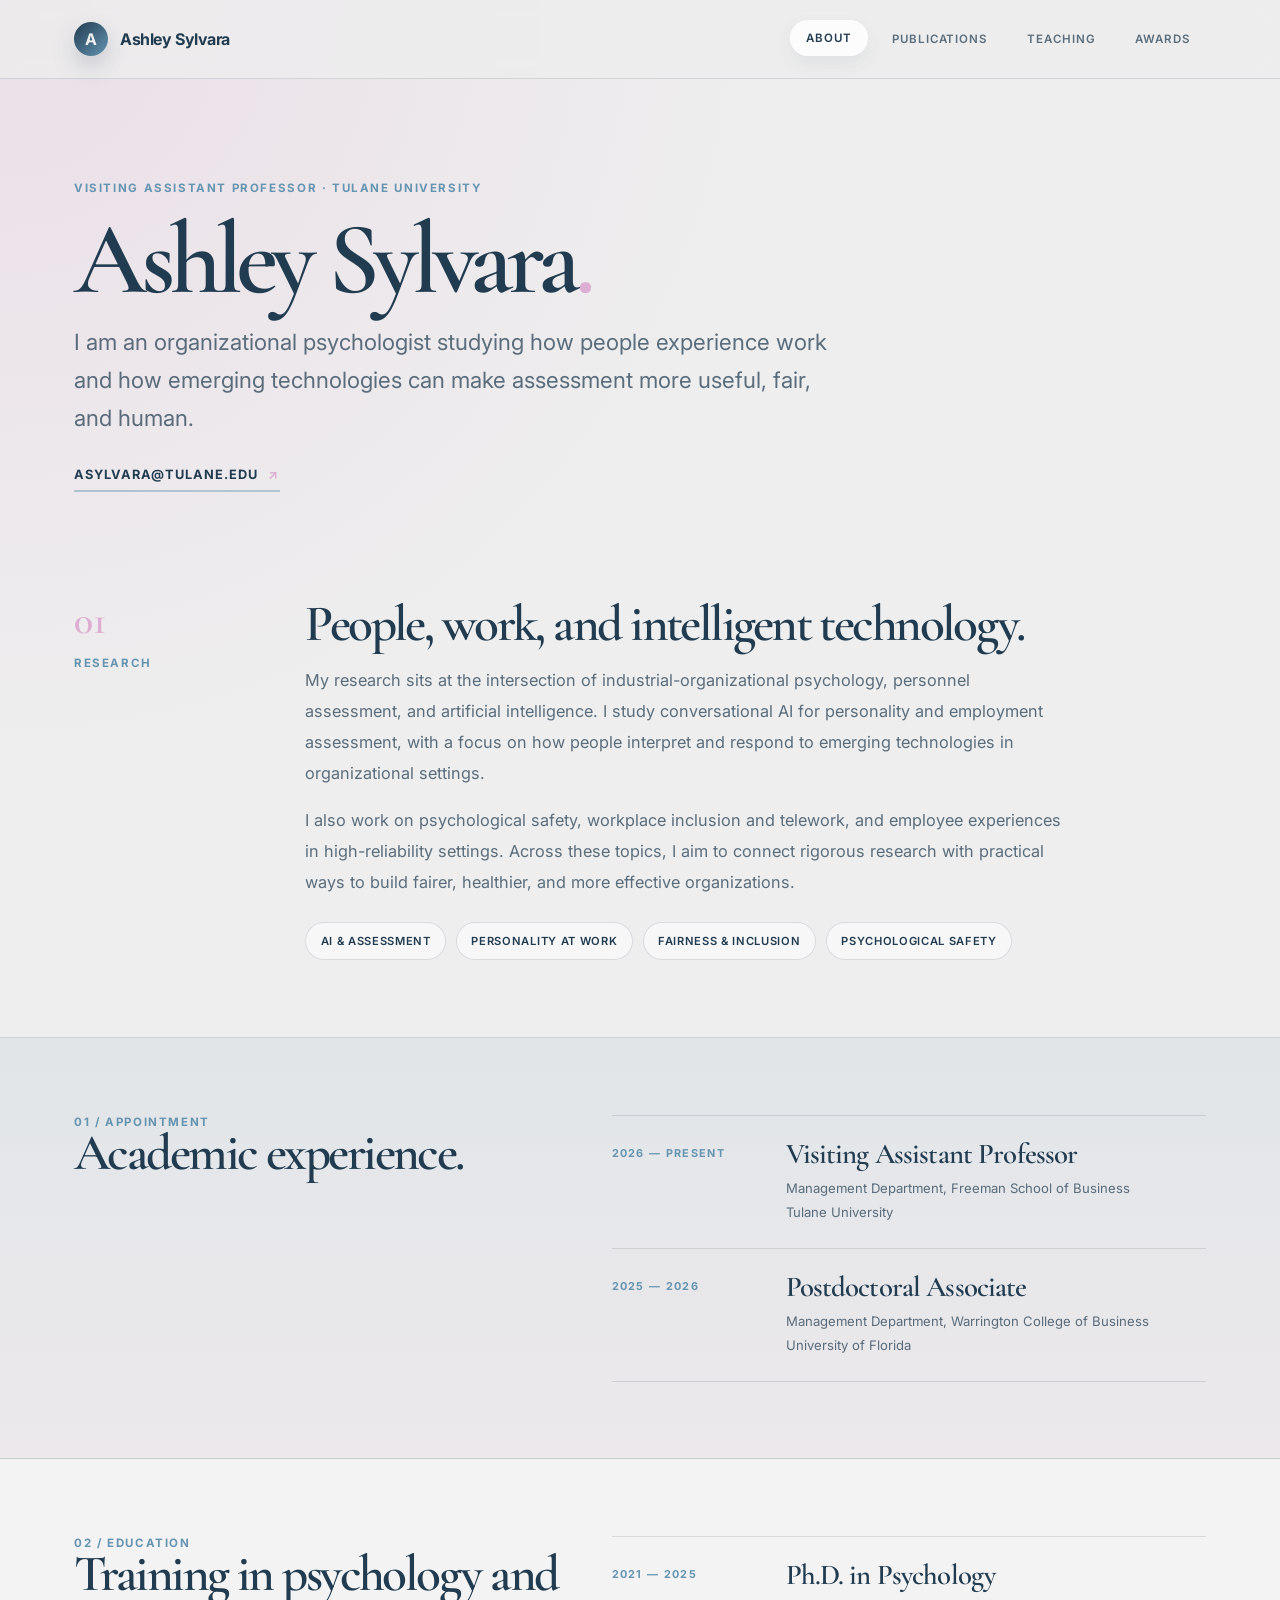
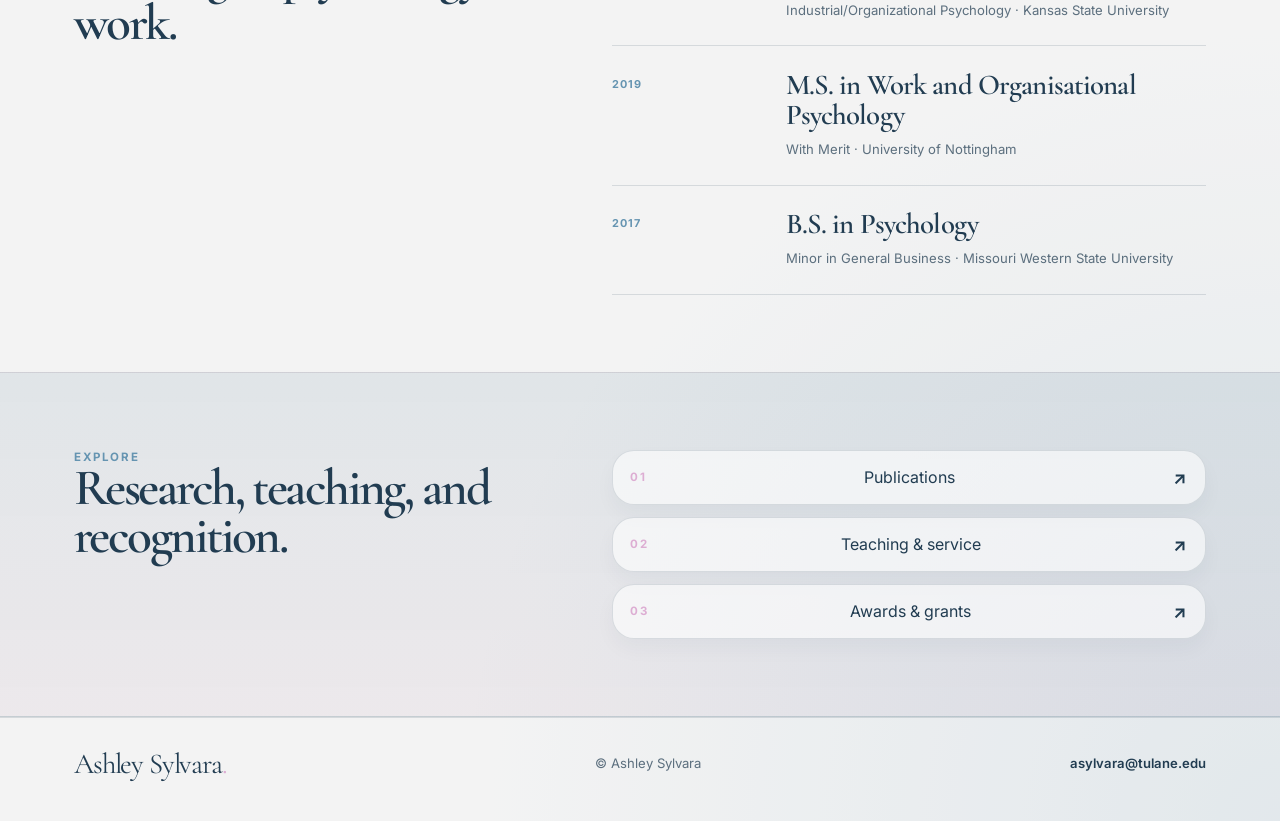
==== commit 0bbf9f7e: "Refresh the site with a modern palette and cleaner styling." ====
--- a/index.html
+++ b/index.html
@@ -3,8 +3,8 @@
   <head>
     <meta charset="UTF-8" />
     <meta name="viewport" content="width=device-width, initial-scale=1.0" />
-    <meta name="description" content="Ashley Sylvara is a Visiting Assistant Professor at Tulane University's Freeman School of Business. Her research focuses on organizational psychology, workplace assessment, and artificial intelligence." />
-    <meta name="theme-color" content="#f5f1eb" />
+    <meta name="description" content="Ashley Sylvara is a Visiting Assistant Professor at Tulane University's Freeman School of Business. Her research focuses on organizational psychology, workplace behavior, and AI-enabled assessment." />
+    <meta name="theme-color" content="#213C51" />
     <title>Ashley Sylvara | About</title>
     <link rel="preconnect" href="https://fonts.googleapis.com" />
     <link rel="preconnect" href="https://fonts.gstatic.com" crossorigin />
@@ -32,8 +32,8 @@
             <div class="about-aside"><span class="index-number">01</span><p class="eyebrow">Research</p></div>
             <div class="prose">
               <h2>People, work, and intelligent technology.</h2>
-              <p>My research sits at the intersection of industrial-organizational psychology, personnel assessment, and artificial intelligence. I study conversational AI for personality and employment assessment, including its validity, user experience, fairness, and resistance to faking.</p>
-              <p>I also work on psychological safety, workplace inclusion and telework, and employee experiences in high-reliability settings. Across these topics, I aim to connect rigorous research with practical questions that matter to organizations and the people in them.</p>
+              <p>My research sits at the intersection of industrial-organizational psychology, personnel assessment, and artificial intelligence. I study conversational AI for personality and employment assessment, with a focus on how people interpret and respond to emerging technologies in organizational settings.</p>
+              <p>I also work on psychological safety, workplace inclusion and telework, and employee experiences in high-reliability settings. Across these topics, I aim to connect rigorous research with practical ways to build fairer, healthier, and more effective organizations.</p>
               <div class="research-tags" aria-label="Research areas"><span>AI &amp; assessment</span><span>Personality at work</span><span>Fairness &amp; inclusion</span><span>Psychological safety</span></div>
             </div>
           </div>
@@ -43,8 +43,8 @@
           <div class="container academic-grid">
             <div><p class="eyebrow">01 / Appointment</p><h2>Academic experience.</h2></div>
             <div class="record-list">
-              <article class="record"><div class="record-date">2026 — Present</div><div><h3>Visiting Assistant Professor</h3><p>Management Department, Freeman School of Business<br />Tulane University · New Orleans, Louisiana</p></div></article>
-              <article class="record"><div class="record-date">2025 — 2026</div><div><h3>Postdoctoral Associate</h3><p>Management Department, Warrington College of Business<br />University of Florida · Gainesville, Florida</p></div></article>
+              <article class="record"><div class="record-date">2026 — Present</div><div><h3>Visiting Assistant Professor</h3><p>Management Department, Freeman School of Business<br />Tulane University</p></div></article>
+              <article class="record"><div class="record-date">2025 — 2026</div><div><h3>Postdoctoral Associate</h3><p>Management Department, Warrington College of Business<br />University of Florida</p></div></article>
             </div>
           </div>
         </section>
@@ -71,7 +71,7 @@
           </div>
         </section>
       </main>
-      <footer class="site-footer"><div class="container footer-inner"><a class="footer-brand" href="index.html">Ashley Sylvara<span>.</span></a><p>© <span id="year"></span> Ashley Sylvara</p><a class="back-top" href="#main">Back to top ↑</a></div></footer>
+      <footer class="site-footer"><div class="container footer-inner"><a class="footer-brand" href="index.html">Ashley Sylvara<span>.</span></a><p>© <span id="year"></span> Ashley Sylvara</p><a href="mailto:asylvara@tulane.edu">asylvara@tulane.edu</a></div></footer>
     </div>
     <script src="script.js"></script>
   </body>
--- a/styles.css
+++ b/styles.css
@@ -1,37 +1,505 @@
-
-/* Academic portfolio content */
-.hero-email { display: inline-flex; align-items: center; gap: 10px; margin-top: 30px; padding-bottom: 7px; border-bottom: 1px solid var(--accent); color: var(--text); font-size: .76rem; font-weight: 600; letter-spacing: .08em; }
-.hero-email span { color: var(--accent); }
-.academic-grid { display: grid; grid-template-columns: .85fr 1.15fr; align-items: start; gap: 10%; }
-.academic-grid > div:first-child h2 { max-width: 430px; margin: 0; font-family: var(--serif); font-size: clamp(2.6rem, 5vw, 4.5rem); font-weight: 400; letter-spacing: -.045em; line-height: .95; }
-.record-list { border-top: 1px solid var(--line); }
-.record { display: grid; grid-template-columns: 145px 1fr; gap: 24px; padding: 23px 0; border-bottom: 1px solid var(--line); }
-.record-date { padding-top: 4px; color: var(--accent); font-size: .65rem; font-weight: 600; letter-spacing: .1em; line-height: 1.6; text-transform: uppercase; }
-.record h3 { margin: 0 0 7px; font-family: var(--serif); font-size: 1.65rem; font-weight: 500; letter-spacing: -.025em; }
-.record p { margin: 0; color: var(--muted); font-size: .82rem; line-height: 1.8; }
-.education-section { background: rgba(255,255,255,.2); }
-.research-tags { display: flex; flex-wrap: wrap; gap: 8px; margin-top: 26px; }
-.research-tags span { padding: 8px 11px; border: 1px solid var(--line); border-radius: 999px; color: var(--muted); font-size: .65rem; letter-spacing: .04em; }
-.explore-band { border-top: 1px solid var(--line); }
-.publication-list { border-top: 1px solid var(--line); }
-.publication { display: grid; grid-template-columns: 150px 1fr; gap: 25px; padding: 23px 0; border-bottom: 1px solid var(--line); }
-.pub-year { padding-top: 4px; color: var(--accent); font-size: .63rem; font-weight: 600; letter-spacing: .11em; line-height: 1.6; text-transform: uppercase; }
-.citation { margin: 0 0 6px; color: var(--text); font-size: .86rem; line-height: 1.8; }
-.citation strong { font-weight: 700; }
-.venue { margin: 0; color: var(--muted); font-size: .78rem; line-height: 1.75; }
-.doi-link { margin-left: 5px; color: var(--accent); font-size: .68rem; font-weight: 600; white-space: nowrap; }
-.doi-link:hover { text-decoration: underline; text-underline-offset: 3px; }
-.note-inline { margin-left: 7px; color: var(--muted); font-size: .7rem; }
-.conference-details { margin-top: 24px; }
-.conference-details summary { width: fit-content; padding: 14px 0; color: var(--text); cursor: pointer; font-family: var(--serif); font-size: 1.5rem; }
-.conference-details summary::marker { color: var(--accent); }
-.compact-list { margin-top: 12px; }
-.compact-list .publication { grid-template-columns: 100px 1fr; padding: 17px 0; }
-
-@media (max-width: 680px) {
-  .academic-grid { grid-template-columns: 1fr; gap: 32px; }
-  .record { grid-template-columns: 1fr; gap: 7px; }
-  .publication { grid-template-columns: 1fr; gap: 4px; padding: 20px 0; }
-  .compact-list .publication { grid-template-columns: 1fr; }
-  .pub-year { padding-top: 0; }
-}
+:root {
+  --navy: #213C51;
+  --sky: #6594B1;
+  --pink: #DDAED3;
+  --paper: #EEEEEE;
+  --text: #213C51;
+  --muted: rgba(33, 60, 81, 0.72);
+  --line: rgba(33, 60, 81, 0.14);
+  --card: rgba(255, 255, 255, 0.6);
+  --shadow: 0 18px 40px rgba(33, 60, 81, 0.12);
+  --serif: "Cormorant Garamond", Georgia, serif;
+  --sans: "Inter", "Segoe UI", sans-serif;
+}
+
+* {
+  box-sizing: border-box;
+}
+
+html {
+  scroll-behavior: smooth;
+}
+
+body {
+  margin: 0;
+  background:
+    radial-gradient(circle at top left, rgba(221, 174, 211, 0.24), transparent 28%),
+    radial-gradient(circle at bottom right, rgba(101, 148, 177, 0.18), transparent 30%),
+    var(--paper);
+  color: var(--text);
+  font-family: var(--sans);
+}
+
+a {
+  color: inherit;
+  text-decoration: none;
+}
+
+img {
+  display: block;
+  max-width: 100%;
+}
+
+.page-shell {
+  min-height: 100vh;
+}
+
+.container {
+  max-width: 1180px;
+  margin: 0 auto;
+  padding: 0 24px;
+}
+
+.site-header {
+  position: sticky;
+  top: 0;
+  z-index: 20;
+  backdrop-filter: blur(10px);
+  background: rgba(238, 238, 238, 0.78);
+  border-bottom: 1px solid var(--line);
+}
+
+.nav {
+  display: flex;
+  align-items: center;
+  justify-content: space-between;
+  gap: 20px;
+  min-height: 78px;
+}
+
+.brand {
+  display: inline-flex;
+  align-items: center;
+  gap: 12px;
+  color: var(--navy);
+  font-size: 1rem;
+  font-weight: 700;
+  letter-spacing: -0.03em;
+}
+
+.brand-mark {
+  display: inline-flex;
+  align-items: center;
+  justify-content: center;
+  width: 2.15rem;
+  height: 2.15rem;
+  border-radius: 50%;
+  background: linear-gradient(135deg, var(--navy) 0%, var(--sky) 100%);
+  color: var(--paper);
+  box-shadow: 0 10px 24px rgba(33, 60, 81, 0.2);
+}
+
+.nav-links {
+  display: flex;
+  align-items: center;
+  gap: 8px;
+  flex-wrap: wrap;
+}
+
+.nav-links a {
+  padding: 0.7rem 1rem;
+  border-radius: 999px;
+  color: var(--muted);
+  font-size: 0.72rem;
+  font-weight: 600;
+  letter-spacing: 0.08em;
+  text-transform: uppercase;
+  transition: background-color 0.2s ease, transform 0.2s ease, color 0.2s ease;
+}
+
+.nav-links a:hover,
+.nav-links a[aria-current="page"] {
+  background: rgba(255, 255, 255, 0.8);
+  color: var(--navy);
+  transform: translateY(-1px);
+  box-shadow: 0 8px 18px rgba(33, 60, 81, 0.08);
+}
+
+.page-hero {
+  padding: clamp(4rem, 8vw, 7rem) 0 2rem;
+}
+
+.page-hero-inner {
+  display: grid;
+  gap: 1.1rem;
+}
+
+.eyebrow {
+  margin: 0;
+  color: var(--sky);
+  font-size: 0.72rem;
+  font-weight: 700;
+  letter-spacing: 0.14em;
+  text-transform: uppercase;
+}
+
+h1 {
+  margin: 0;
+  color: var(--navy);
+  font-family: var(--serif);
+  font-size: clamp(4rem, 8vw, 8rem);
+  font-weight: 600;
+  line-height: 0.9;
+  letter-spacing: -0.06em;
+}
+
+.title-period {
+  color: var(--pink);
+}
+
+.page-lead {
+  max-width: 760px;
+  margin: 0;
+  color: var(--muted);
+  font-size: clamp(1.05rem, 2vw, 1.4rem);
+  line-height: 1.7;
+}
+
+.hero-email {
+  display: inline-flex;
+  align-items: center;
+  gap: 10px;
+  width: fit-content;
+  margin-top: 12px;
+  padding-bottom: 8px;
+  border-bottom: 2px solid rgba(101, 148, 177, 0.45);
+  color: var(--navy);
+  font-size: 0.8rem;
+  font-weight: 700;
+  letter-spacing: 0.08em;
+  text-transform: uppercase;
+}
+
+.hero-email span {
+  color: var(--pink);
+}
+
+.content-section,
+.detail-band,
+.site-footer {
+  position: relative;
+}
+
+.content-section {
+  padding: clamp(3rem, 6vw, 5rem) 0;
+}
+
+.about-layout {
+  display: grid;
+  grid-template-columns: 180px minmax(0, 1fr);
+  gap: clamp(1.5rem, 4vw, 5rem);
+  align-items: start;
+}
+
+.about-aside {
+  display: grid;
+  gap: 1rem;
+}
+
+.index-number {
+  color: var(--pink);
+  font-size: 2.5rem;
+  font-family: var(--serif);
+  font-weight: 600;
+  line-height: 1;
+}
+
+.prose {
+  max-width: 760px;
+}
+
+.prose h2,
+.academic-grid > div:first-child h2,
+.detail-band-inner > div:first-child h2 {
+  margin: 0 0 1rem;
+  color: var(--navy);
+  font-family: var(--serif);
+  font-size: clamp(2.7rem, 4vw, 4.2rem);
+  font-weight: 600;
+  letter-spacing: -0.05em;
+  line-height: 0.95;
+}
+
+.prose p {
+  margin: 0 0 1rem;
+  color: var(--muted);
+  font-size: 1.02rem;
+  line-height: 1.9;
+}
+
+.research-tags {
+  display: flex;
+  flex-wrap: wrap;
+  gap: 10px;
+  margin-top: 1.5rem;
+}
+
+.research-tags span {
+  display: inline-flex;
+  align-items: center;
+  padding: 0.7rem 0.9rem;
+  border: 1px solid var(--line);
+  border-radius: 999px;
+  background: rgba(255, 255, 255, 0.5);
+  color: var(--navy);
+  font-size: 0.7rem;
+  font-weight: 600;
+  letter-spacing: 0.06em;
+  text-transform: uppercase;
+}
+
+.detail-band {
+  padding: clamp(3rem, 6vw, 5rem) 0;
+  background: linear-gradient(180deg, rgba(101, 148, 177, 0.1), rgba(221, 174, 211, 0.08));
+  border-top: 1px solid var(--line);
+  border-bottom: 1px solid var(--line);
+}
+
+.academic-grid,
+.detail-band-inner {
+  display: grid;
+  grid-template-columns: 0.9fr 1.1fr;
+  gap: clamp(2rem, 4vw, 7rem);
+  align-items: start;
+}
+
+.record-list,
+.publication-list {
+  border-top: 1px solid var(--line);
+}
+
+.record,
+.publication {
+  display: grid;
+  grid-template-columns: 150px minmax(0, 1fr);
+  gap: 24px;
+  padding: 1.45rem 0;
+  border-bottom: 1px solid var(--line);
+  transition: transform 0.2s ease, box-shadow 0.2s ease;
+}
+
+.record:hover,
+.publication:hover {
+  transform: translateX(4px);
+}
+
+.record-date,
+.pub-year {
+  padding-top: 6px;
+  color: var(--sky);
+  font-size: 0.68rem;
+  font-weight: 700;
+  letter-spacing: 0.12em;
+  line-height: 1.6;
+  text-transform: uppercase;
+}
+
+.record h3 {
+  margin: 0 0 8px;
+  color: var(--navy);
+  font-family: var(--serif);
+  font-size: 1.8rem;
+  font-weight: 600;
+  letter-spacing: -0.03em;
+  line-height: 1.05;
+}
+
+.record p,
+.venue,
+.citation {
+  margin: 0;
+  color: var(--muted);
+  font-size: 0.82rem;
+  line-height: 1.8;
+}
+
+.education-section {
+  background: rgba(255, 255, 255, 0.3);
+}
+
+.quick-links {
+  display: grid;
+  gap: 12px;
+}
+
+.quick-links a {
+  display: flex;
+  align-items: center;
+  justify-content: space-between;
+  gap: 12px;
+  padding: 1rem 1.1rem;
+  border: 1px solid var(--line);
+  border-radius: 22px;
+  background: rgba(255, 255, 255, 0.6);
+  box-shadow: 0 10px 20px rgba(33, 60, 81, 0.04);
+  transition: transform 0.2s ease, box-shadow 0.2s ease;
+}
+
+.quick-links a:hover {
+  transform: translateY(-2px);
+  box-shadow: 0 16px 28px rgba(33, 60, 81, 0.08);
+}
+
+.quick-links a span {
+  color: var(--pink);
+  font-size: 0.72rem;
+  font-weight: 700;
+  letter-spacing: 0.12em;
+}
+
+.quick-links a b {
+  color: var(--navy);
+  font-size: 1.1rem;
+}
+
+.site-footer {
+  border-top: 1px solid var(--line);
+  padding: 1.75rem 0 2.5rem;
+  background: rgba(255, 255, 255, 0.3);
+}
+
+.footer-inner {
+  display: flex;
+  align-items: center;
+  justify-content: space-between;
+  gap: 12px;
+  flex-wrap: wrap;
+}
+
+.footer-brand {
+  color: var(--navy);
+  font-family: var(--serif);
+  font-size: 1.8rem;
+  letter-spacing: -0.04em;
+}
+
+.footer-brand span {
+  color: var(--pink);
+}
+
+.site-footer p {
+  margin: 0;
+  color: var(--muted);
+  font-size: 0.82rem;
+}
+
+.site-footer a:nth-child(3) {
+  color: var(--navy);
+  font-size: 0.82rem;
+  font-weight: 600;
+}
+
+.conference-details {
+  margin-top: 2rem;
+}
+
+.conference-details summary {
+  width: fit-content;
+  padding: 0.9rem 0;
+  color: var(--navy);
+  cursor: pointer;
+  font-family: var(--serif);
+  font-size: 1.5rem;
+  letter-spacing: -0.03em;
+}
+
+.conference-details summary::marker {
+  color: var(--pink);
+}
+
+.compact-list {
+  margin-top: 12px;
+}
+
+.compact-list .publication {
+  grid-template-columns: 100px minmax(0, 1fr);
+  padding: 1rem 0;
+}
+
+.citation {
+  color: var(--text);
+  font-size: 0.9rem;
+  line-height: 1.7;
+}
+
+.citation strong {
+  font-weight: 700;
+}
+
+.doi-link {
+  margin-left: 6px;
+  color: var(--navy);
+  font-size: 0.68rem;
+  font-weight: 700;
+  letter-spacing: 0.08em;
+  text-transform: uppercase;
+  white-space: nowrap;
+}
+
+.doi-link:hover {
+  text-decoration: underline;
+  text-underline-offset: 3px;
+}
+
+.note-inline {
+  margin-left: 8px;
+  color: var(--muted);
+  font-size: 0.7rem;
+}
+
+@media (max-width: 760px) {
+  .nav {
+    flex-direction: column;
+    justify-content: center;
+    padding: 14px 0;
+  }
+
+  .brand {
+    width: 100%;
+    justify-content: center;
+  }
+
+  .nav-links {
+    justify-content: center;
+  }
+
+  .about-layout,
+  .academic-grid,
+  .detail-band-inner {
+    grid-template-columns: 1fr;
+    gap: 28px;
+  }
+
+  .record,
+  .publication,
+  .compact-list .publication {
+    grid-template-columns: 1fr;
+    gap: 6px;
+    padding: 1.2rem 0;
+  }
+
+  .record-date,
+  .pub-year {
+    padding-top: 0;
+  }
+
+  .footer-inner {
+    flex-direction: column;
+    align-items: flex-start;
+  }
+}
+
+@media (max-width: 480px) {
+  .container {
+    padding: 0 18px;
+  }
+
+  .nav-links {
+    width: 100%;
+  }
+
+  .nav-links a {
+    flex: 1 1 calc(50% - 8px);
+    text-align: center;
+  }
+}
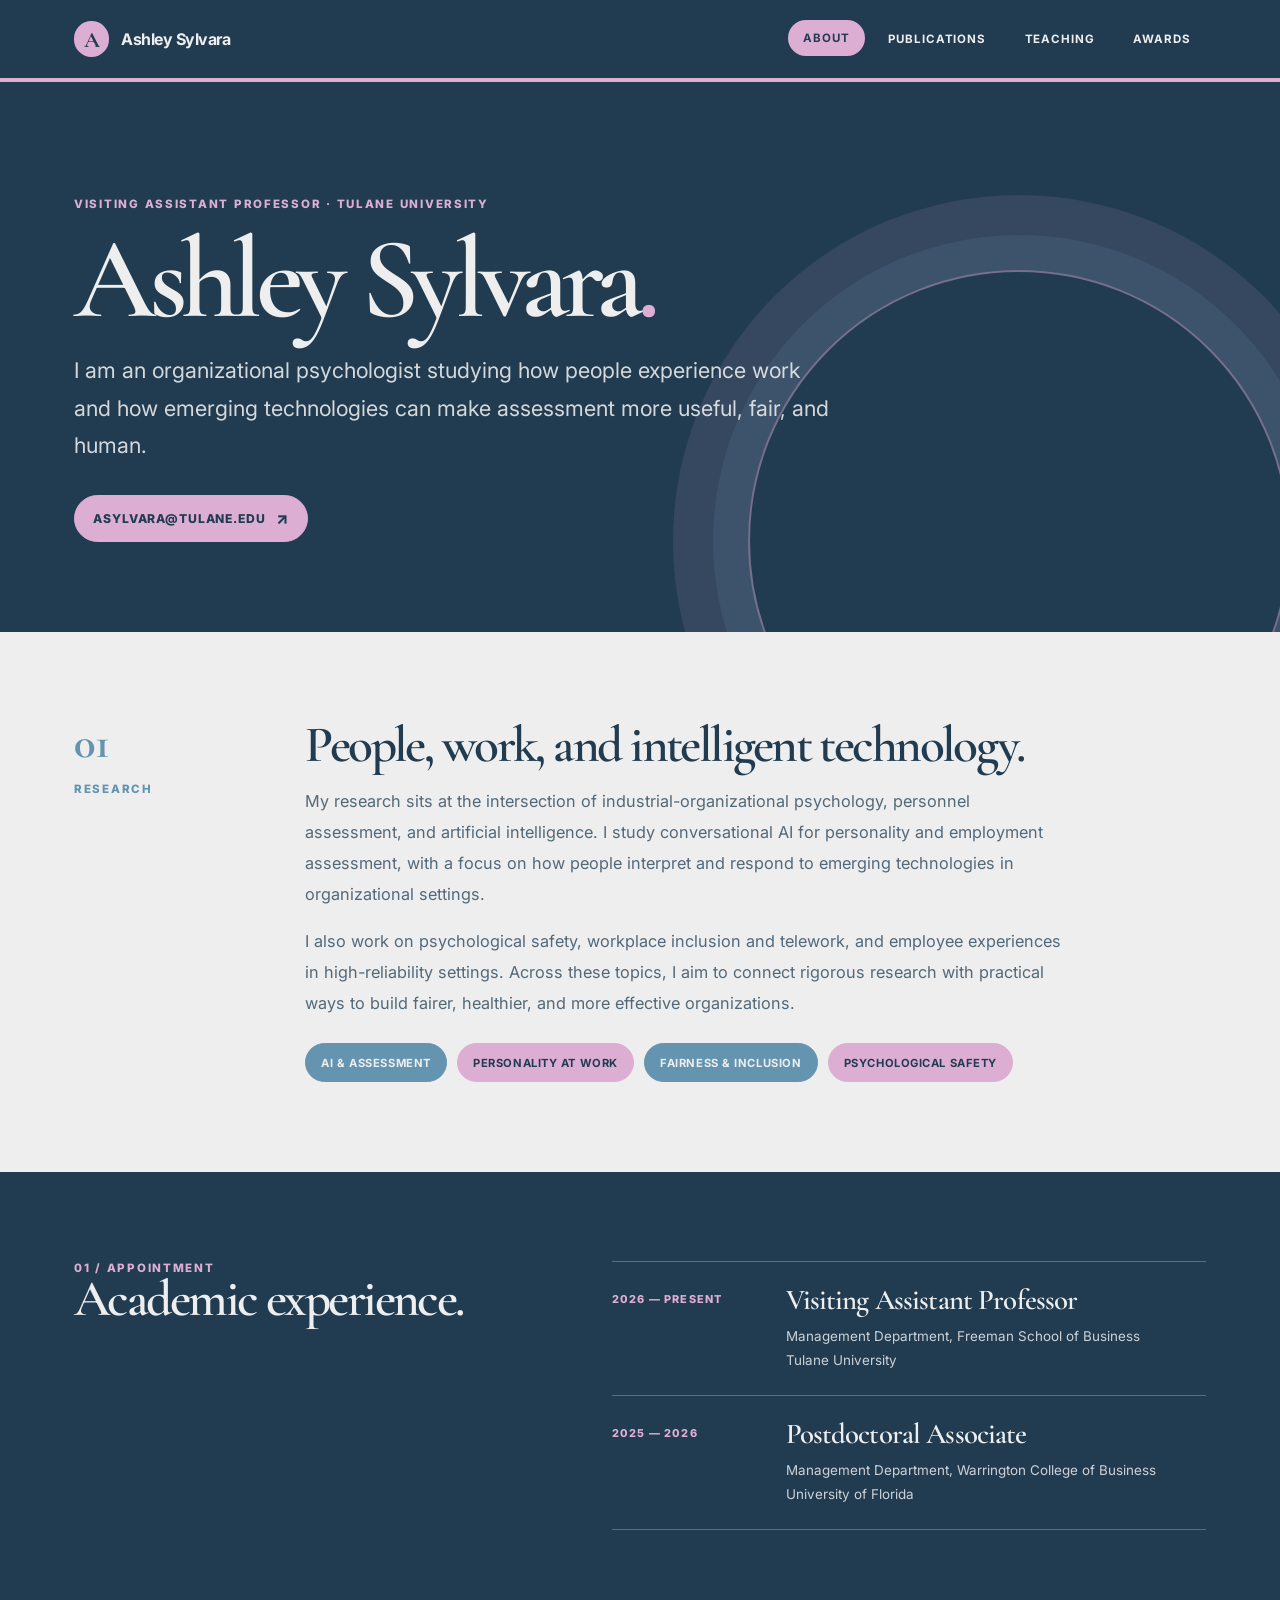
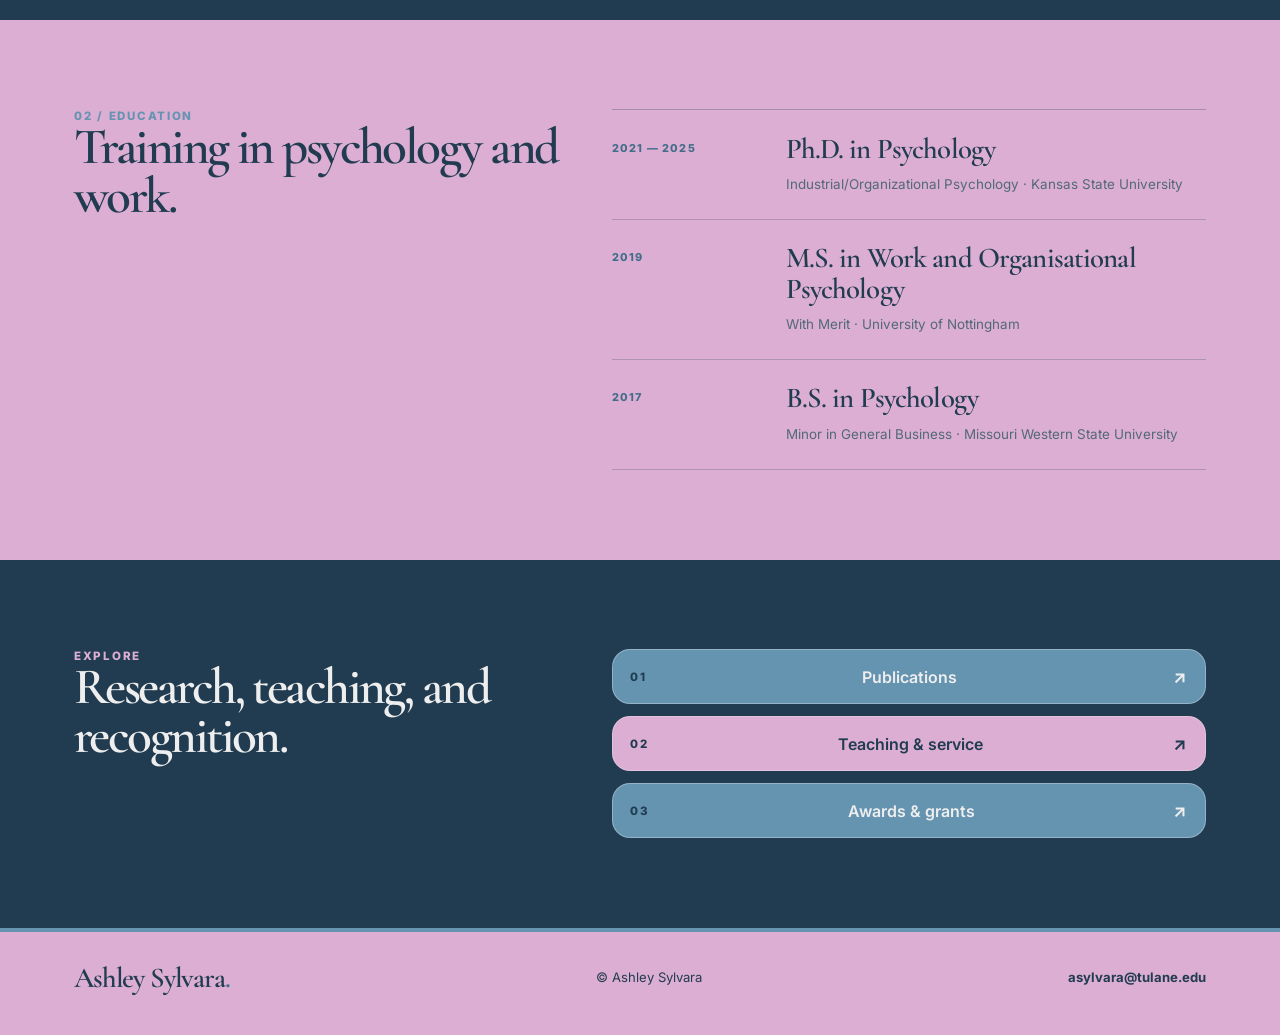
==== commit 4393dd70: "Update meta description for Ashley Sylvara" ====
--- a/index.html
+++ b/index.html
@@ -3,7 +3,7 @@
   <head>
     <meta charset="UTF-8" />
     <meta name="viewport" content="width=device-width, initial-scale=1.0" />
-    <meta name="description" content="Ashley Sylvara is a Visiting Assistant Professor at Tulane University's Freeman School of Business. Her research focuses on organizational psychology, workplace behavior, and AI-enabled assessment." />
+    <meta name="description" content="Ashley Sylvara is a Visiting Assistant Professor at Rice University's Freeman School of Business. Her research focuses on organizational psychology, workplace behavior, and AI-enabled assessment." />
     <meta name="theme-color" content="#213C51" />
     <title>Ashley Sylvara | About</title>
     <link rel="preconnect" href="https://fonts.googleapis.com" />
--- a/styles.css
+++ b/styles.css
@@ -1,64 +1,35 @@
 :root {
   --navy: #213C51;
-  --sky: #6594B1;
+  --blue: #6594B1;
   --pink: #DDAED3;
-  --paper: #EEEEEE;
-  --text: #213C51;
-  --muted: rgba(33, 60, 81, 0.72);
-  --line: rgba(33, 60, 81, 0.14);
-  --card: rgba(255, 255, 255, 0.6);
-  --shadow: 0 18px 40px rgba(33, 60, 81, 0.12);
+  --mist: #EEEEEE;
+  --ink: #213C51;
+  --muted: #526979;
+  --line: rgba(33, 60, 81, .18);
   --serif: "Cormorant Garamond", Georgia, serif;
   --sans: "Inter", "Segoe UI", sans-serif;
 }
 
-* {
-  box-sizing: border-box;
-}
-
-html {
-  scroll-behavior: smooth;
-}
-
+* { box-sizing: border-box; }
+html { scroll-behavior: smooth; }
 body {
   margin: 0;
-  background:
-    radial-gradient(circle at top left, rgba(221, 174, 211, 0.24), transparent 28%),
-    radial-gradient(circle at bottom right, rgba(101, 148, 177, 0.18), transparent 30%),
-    var(--paper);
-  color: var(--text);
+  background: var(--mist);
+  color: var(--ink);
   font-family: var(--sans);
 }
-
-a {
-  color: inherit;
-  text-decoration: none;
-}
-
-img {
-  display: block;
-  max-width: 100%;
-}
-
-.page-shell {
-  min-height: 100vh;
-}
-
-.container {
-  max-width: 1180px;
-  margin: 0 auto;
-  padding: 0 24px;
-}
+a { color: inherit; text-decoration: none; }
+img { display: block; max-width: 100%; }
+.page-shell { min-height: 100vh; }
+.container { max-width: 1180px; margin: 0 auto; padding: 0 24px; }
 
 .site-header {
   position: sticky;
   top: 0;
   z-index: 20;
-  backdrop-filter: blur(10px);
-  background: rgba(238, 238, 238, 0.78);
-  border-bottom: 1px solid var(--line);
-}
-
+  background: var(--navy);
+  border-bottom: 4px solid var(--pink);
+}
 .nav {
   display: flex;
   align-items: center;
@@ -66,148 +37,118 @@
   gap: 20px;
   min-height: 78px;
 }
-
 .brand {
   display: inline-flex;
   align-items: center;
   gap: 12px;
-  color: var(--navy);
+  color: var(--mist);
   font-size: 1rem;
   font-weight: 700;
-  letter-spacing: -0.03em;
-}
-
+  letter-spacing: -.03em;
+}
 .brand-mark {
   display: inline-flex;
+  width: 2.2rem;
+  height: 2.2rem;
   align-items: center;
   justify-content: center;
-  width: 2.15rem;
-  height: 2.15rem;
   border-radius: 50%;
-  background: linear-gradient(135deg, var(--navy) 0%, var(--sky) 100%);
-  color: var(--paper);
-  box-shadow: 0 10px 24px rgba(33, 60, 81, 0.2);
-}
-
-.nav-links {
-  display: flex;
-  align-items: center;
-  gap: 8px;
-  flex-wrap: wrap;
-}
-
+  background: var(--pink);
+  color: var(--navy);
+  font-family: var(--serif);
+  font-size: 1.4rem;
+  font-weight: 700;
+}
+.nav-links { display: flex; align-items: center; gap: 8px; flex-wrap: wrap; }
 .nav-links a {
-  padding: 0.7rem 1rem;
+  padding: .7rem .95rem;
   border-radius: 999px;
-  color: var(--muted);
-  font-size: 0.72rem;
-  font-weight: 600;
-  letter-spacing: 0.08em;
-  text-transform: uppercase;
-  transition: background-color 0.2s ease, transform 0.2s ease, color 0.2s ease;
-}
-
+  color: var(--mist);
+  font-size: .72rem;
+  font-weight: 700;
+  letter-spacing: .08em;
+  text-transform: uppercase;
+  transition: background .2s ease, color .2s ease, transform .2s ease;
+}
 .nav-links a:hover,
 .nav-links a[aria-current="page"] {
-  background: rgba(255, 255, 255, 0.8);
+  background: var(--pink);
   color: var(--navy);
   transform: translateY(-1px);
-  box-shadow: 0 8px 18px rgba(33, 60, 81, 0.08);
 }
 
 .page-hero {
-  padding: clamp(4rem, 8vw, 7rem) 0 2rem;
-}
-
-.page-hero-inner {
-  display: grid;
-  gap: 1.1rem;
-}
-
+  position: relative;
+  overflow: hidden;
+  padding: clamp(4.5rem, 9vw, 8rem) 0 clamp(4rem, 7vw, 6rem);
+  background: var(--navy);
+  color: var(--mist);
+}
+.page-hero::after {
+  position: absolute;
+  right: max(-100px, calc((100vw - 1300px) / 2));
+  bottom: -180px;
+  width: clamp(300px, 42vw, 580px);
+  height: clamp(300px, 42vw, 580px);
+  border: 2px solid rgba(221, 174, 211, .45);
+  border-radius: 50%;
+  box-shadow: 0 0 0 35px rgba(101, 148, 177, .14), 0 0 0 75px rgba(221, 174, 211, .1);
+  content: "";
+  pointer-events: none;
+}
+.page-hero-inner { position: relative; z-index: 1; display: grid; gap: 1.1rem; }
 .eyebrow {
   margin: 0;
-  color: var(--sky);
-  font-size: 0.72rem;
-  font-weight: 700;
-  letter-spacing: 0.14em;
-  text-transform: uppercase;
-}
-
+  color: var(--blue);
+  font-size: .72rem;
+  font-weight: 800;
+  letter-spacing: .15em;
+  text-transform: uppercase;
+}
+.page-hero .eyebrow { color: var(--pink); }
 h1 {
   margin: 0;
-  color: var(--navy);
-  font-family: var(--serif);
-  font-size: clamp(4rem, 8vw, 8rem);
-  font-weight: 600;
-  line-height: 0.9;
-  letter-spacing: -0.06em;
-}
-
-.title-period {
-  color: var(--pink);
-}
-
+  color: var(--mist);
+  font-family: var(--serif);
+  font-size: clamp(4rem, 9vw, 8.5rem);
+  font-weight: 600;
+  letter-spacing: -.06em;
+  line-height: .88;
+}
+.title-period { color: var(--pink); }
 .page-lead {
   max-width: 760px;
-  margin: 0;
-  color: var(--muted);
-  font-size: clamp(1.05rem, 2vw, 1.4rem);
-  line-height: 1.7;
-}
-
+  margin: .25rem 0 0;
+  color: rgba(238, 238, 238, .88);
+  font-size: clamp(1.05rem, 2vw, 1.35rem);
+  line-height: 1.75;
+}
 .hero-email {
   display: inline-flex;
   align-items: center;
   gap: 10px;
   width: fit-content;
   margin-top: 12px;
-  padding-bottom: 8px;
-  border-bottom: 2px solid rgba(101, 148, 177, 0.45);
-  color: var(--navy);
-  font-size: 0.8rem;
-  font-weight: 700;
-  letter-spacing: 0.08em;
-  text-transform: uppercase;
-}
-
-.hero-email span {
-  color: var(--pink);
-}
-
-.content-section,
-.detail-band,
-.site-footer {
-  position: relative;
-}
-
-.content-section {
-  padding: clamp(3rem, 6vw, 5rem) 0;
-}
-
-.about-layout {
-  display: grid;
-  grid-template-columns: 180px minmax(0, 1fr);
-  gap: clamp(1.5rem, 4vw, 5rem);
-  align-items: start;
-}
-
-.about-aside {
-  display: grid;
-  gap: 1rem;
-}
-
-.index-number {
-  color: var(--pink);
-  font-size: 2.5rem;
-  font-family: var(--serif);
-  font-weight: 600;
-  line-height: 1;
-}
-
-.prose {
-  max-width: 760px;
-}
-
+  padding: .8rem 1.15rem;
+  border: 1px solid var(--pink);
+  border-radius: 999px;
+  background: var(--pink);
+  color: var(--navy);
+  font-size: .76rem;
+  font-weight: 800;
+  letter-spacing: .07em;
+  text-transform: uppercase;
+  transition: background .2s ease, color .2s ease, transform .2s ease;
+}
+.hero-email:hover { background: var(--blue); border-color: var(--blue); transform: translateY(-2px); }
+.hero-email span { font-size: 1rem; }
+
+.content-section, .detail-band, .site-footer { position: relative; }
+.content-section { padding: clamp(3.5rem, 7vw, 6rem) 0; }
+.about-layout { display: grid; grid-template-columns: 180px minmax(0, 1fr); gap: clamp(1.5rem, 4vw, 5rem); align-items: start; }
+.about-aside { display: grid; gap: 1rem; }
+.index-number { color: var(--blue); font-family: var(--serif); font-size: 2.8rem; font-weight: 700; line-height: 1; }
+.prose { max-width: 760px; }
 .prose h2,
 .academic-grid > div:first-child h2,
 .detail-band-inner > div:first-child h2 {
@@ -216,290 +157,141 @@
   font-family: var(--serif);
   font-size: clamp(2.7rem, 4vw, 4.2rem);
   font-weight: 600;
-  letter-spacing: -0.05em;
-  line-height: 0.95;
-}
-
-.prose p {
-  margin: 0 0 1rem;
-  color: var(--muted);
-  font-size: 1.02rem;
-  line-height: 1.9;
-}
-
-.research-tags {
-  display: flex;
-  flex-wrap: wrap;
-  gap: 10px;
-  margin-top: 1.5rem;
-}
-
+  letter-spacing: -.05em;
+  line-height: .95;
+}
+.prose p { margin: 0 0 1rem; color: var(--muted); font-size: 1.02rem; line-height: 1.9; }
+.research-tags { display: flex; flex-wrap: wrap; gap: 10px; margin-top: 1.5rem; }
 .research-tags span {
-  display: inline-flex;
-  align-items: center;
-  padding: 0.7rem 0.9rem;
-  border: 1px solid var(--line);
+  padding: .72rem .95rem;
+  border: 1px solid var(--blue);
   border-radius: 999px;
-  background: rgba(255, 255, 255, 0.5);
-  color: var(--navy);
-  font-size: 0.7rem;
-  font-weight: 600;
-  letter-spacing: 0.06em;
-  text-transform: uppercase;
-}
+  background: var(--blue);
+  color: var(--mist);
+  font-size: .7rem;
+  font-weight: 700;
+  letter-spacing: .05em;
+  text-transform: uppercase;
+}
+.research-tags span:nth-child(even) { border-color: var(--pink); background: var(--pink); color: var(--navy); }
 
 .detail-band {
-  padding: clamp(3rem, 6vw, 5rem) 0;
-  background: linear-gradient(180deg, rgba(101, 148, 177, 0.1), rgba(221, 174, 211, 0.08));
-  border-top: 1px solid var(--line);
-  border-bottom: 1px solid var(--line);
-}
-
-.academic-grid,
-.detail-band-inner {
+  padding: clamp(3.5rem, 7vw, 6rem) 0;
+  background: var(--navy);
+  color: var(--mist);
+}
+.detail-band .eyebrow { color: var(--pink); }
+.detail-band .academic-grid > div:first-child h2,
+.detail-band .detail-band-inner > div:first-child h2 { color: var(--mist); }
+.academic-grid, .detail-band-inner {
   display: grid;
-  grid-template-columns: 0.9fr 1.1fr;
+  grid-template-columns: .9fr 1.1fr;
   gap: clamp(2rem, 4vw, 7rem);
   align-items: start;
 }
-
-.record-list,
-.publication-list {
-  border-top: 1px solid var(--line);
-}
-
-.record,
-.publication {
+.record-list, .publication-list { border-top: 1px solid var(--line); }
+.detail-band .record-list,
+.detail-band .publication-list { border-color: rgba(238, 238, 238, .28); }
+.record, .publication {
   display: grid;
   grid-template-columns: 150px minmax(0, 1fr);
   gap: 24px;
   padding: 1.45rem 0;
   border-bottom: 1px solid var(--line);
-  transition: transform 0.2s ease, box-shadow 0.2s ease;
-}
-
-.record:hover,
-.publication:hover {
-  transform: translateX(4px);
-}
-
-.record-date,
-.pub-year {
+  transition: transform .2s ease;
+}
+.detail-band .record, .detail-band .publication { border-color: rgba(238, 238, 238, .28); }
+.record:hover, .publication:hover { transform: translateX(4px); }
+.record-date, .pub-year {
   padding-top: 6px;
-  color: var(--sky);
-  font-size: 0.68rem;
-  font-weight: 700;
-  letter-spacing: 0.12em;
+  color: #426d89;
+  font-size: .68rem;
+  font-weight: 800;
+  letter-spacing: .11em;
   line-height: 1.6;
   text-transform: uppercase;
 }
-
+.detail-band .record-date, .detail-band .pub-year { color: var(--pink); }
 .record h3 {
   margin: 0 0 8px;
   color: var(--navy);
   font-family: var(--serif);
   font-size: 1.8rem;
   font-weight: 600;
-  letter-spacing: -0.03em;
+  letter-spacing: -.03em;
   line-height: 1.05;
 }
-
-.record p,
-.venue,
-.citation {
-  margin: 0;
-  color: var(--muted);
-  font-size: 0.82rem;
-  line-height: 1.8;
-}
-
-.education-section {
-  background: rgba(255, 255, 255, 0.3);
-}
-
-.quick-links {
-  display: grid;
-  gap: 12px;
-}
-
+.detail-band .record h3 { color: var(--mist); }
+.record p, .venue, .citation { margin: 0; color: var(--muted); font-size: .84rem; line-height: 1.8; }
+.detail-band .record p, .detail-band .venue, .detail-band .citation { color: rgba(238, 238, 238, .84); }
+.education-section { background: var(--pink); }
+.education-section .record-list { border-color: rgba(33, 60, 81, .3); }
+.education-section .record { border-color: rgba(33, 60, 81, .24); }
+
+.quick-links { display: grid; gap: 12px; }
 .quick-links a {
   display: flex;
   align-items: center;
   justify-content: space-between;
   gap: 12px;
   padding: 1rem 1.1rem;
-  border: 1px solid var(--line);
-  border-radius: 22px;
-  background: rgba(255, 255, 255, 0.6);
-  box-shadow: 0 10px 20px rgba(33, 60, 81, 0.04);
-  transition: transform 0.2s ease, box-shadow 0.2s ease;
-}
-
-.quick-links a:hover {
-  transform: translateY(-2px);
-  box-shadow: 0 16px 28px rgba(33, 60, 81, 0.08);
-}
-
-.quick-links a span {
-  color: var(--pink);
-  font-size: 0.72rem;
-  font-weight: 700;
-  letter-spacing: 0.12em;
-}
-
-.quick-links a b {
-  color: var(--navy);
-  font-size: 1.1rem;
-}
-
-.site-footer {
-  border-top: 1px solid var(--line);
-  padding: 1.75rem 0 2.5rem;
-  background: rgba(255, 255, 255, 0.3);
-}
-
-.footer-inner {
-  display: flex;
-  align-items: center;
-  justify-content: space-between;
-  gap: 12px;
-  flex-wrap: wrap;
-}
-
-.footer-brand {
-  color: var(--navy);
-  font-family: var(--serif);
-  font-size: 1.8rem;
-  letter-spacing: -0.04em;
-}
-
-.footer-brand span {
-  color: var(--pink);
-}
-
-.site-footer p {
-  margin: 0;
-  color: var(--muted);
-  font-size: 0.82rem;
-}
-
-.site-footer a:nth-child(3) {
-  color: var(--navy);
-  font-size: 0.82rem;
-  font-weight: 600;
-}
-
-.conference-details {
-  margin-top: 2rem;
-}
-
+  border: 1px solid rgba(238, 238, 238, .34);
+  border-radius: 18px;
+  background: var(--blue);
+  color: var(--mist);
+  font-weight: 600;
+  transition: transform .2s ease, background .2s ease;
+}
+.quick-links a:nth-child(even) { background: var(--pink); color: var(--navy); }
+.quick-links a:hover { transform: translateY(-3px); background: var(--mist); color: var(--navy); }
+.quick-links a span { color: var(--navy); font-size: .72rem; font-weight: 800; letter-spacing: .12em; }
+.quick-links a b { font-size: 1.1rem; }
+
+.listing-heading { display: flex; align-items: center; gap: 16px; margin-bottom: 1.5rem; }
+.listing-heading .index-number { color: var(--pink); }
+.listing-heading .eyebrow { color: var(--navy); }
+.detail-band .listing-heading .eyebrow { color: var(--pink); }
+.publication .citation { color: var(--navy); font-size: .9rem; line-height: 1.75; }
+.detail-band .publication .citation { color: var(--mist); }
+.citation strong { font-weight: 800; }
+.venue { margin-top: 4px; }
+.doi-link { margin-left: 6px; color: #426d89; font-size: .68rem; font-weight: 800; letter-spacing: .06em; white-space: nowrap; }
+.detail-band .doi-link { color: var(--pink); }
+.doi-link:hover { text-decoration: underline; text-underline-offset: 3px; }
+.note-inline { margin-left: 8px; color: var(--muted); font-size: .7rem; }
+.conference-details { margin-top: 2rem; }
 .conference-details summary {
   width: fit-content;
-  padding: 0.9rem 0;
+  padding: .9rem 0;
   color: var(--navy);
   cursor: pointer;
   font-family: var(--serif);
   font-size: 1.5rem;
-  letter-spacing: -0.03em;
-}
-
-.conference-details summary::marker {
-  color: var(--pink);
-}
-
-.compact-list {
-  margin-top: 12px;
-}
-
-.compact-list .publication {
-  grid-template-columns: 100px minmax(0, 1fr);
-  padding: 1rem 0;
-}
-
-.citation {
-  color: var(--text);
-  font-size: 0.9rem;
-  line-height: 1.7;
-}
-
-.citation strong {
-  font-weight: 700;
-}
-
-.doi-link {
-  margin-left: 6px;
-  color: var(--navy);
-  font-size: 0.68rem;
-  font-weight: 700;
-  letter-spacing: 0.08em;
-  text-transform: uppercase;
-  white-space: nowrap;
-}
-
-.doi-link:hover {
-  text-decoration: underline;
-  text-underline-offset: 3px;
-}
-
-.note-inline {
-  margin-left: 8px;
-  color: var(--muted);
-  font-size: 0.7rem;
-}
+  font-weight: 600;
+}
+.conference-details summary::marker { color: var(--blue); }
+.compact-list { margin-top: 12px; }
+.compact-list .publication { grid-template-columns: 100px minmax(0, 1fr); padding: 1rem 0; }
+
+.site-footer { padding: 1.75rem 0 2.5rem; background: var(--pink); border-top: 4px solid var(--blue); }
+.footer-inner { display: flex; align-items: center; justify-content: space-between; gap: 12px; flex-wrap: wrap; }
+.footer-brand { color: var(--navy); font-family: var(--serif); font-size: 1.8rem; font-weight: 600; letter-spacing: -.04em; }
+.footer-brand span { color: #426d89; }
+.site-footer p { margin: 0; color: var(--navy); font-size: .82rem; }
+.site-footer a:nth-child(3) { color: var(--navy); font-size: .82rem; font-weight: 700; }
 
 @media (max-width: 760px) {
-  .nav {
-    flex-direction: column;
-    justify-content: center;
-    padding: 14px 0;
-  }
-
-  .brand {
-    width: 100%;
-    justify-content: center;
-  }
-
-  .nav-links {
-    justify-content: center;
-  }
-
-  .about-layout,
-  .academic-grid,
-  .detail-band-inner {
-    grid-template-columns: 1fr;
-    gap: 28px;
-  }
-
-  .record,
-  .publication,
-  .compact-list .publication {
-    grid-template-columns: 1fr;
-    gap: 6px;
-    padding: 1.2rem 0;
-  }
-
-  .record-date,
-  .pub-year {
-    padding-top: 0;
-  }
-
-  .footer-inner {
-    flex-direction: column;
-    align-items: flex-start;
-  }
-}
-
+  .nav { flex-direction: column; justify-content: center; padding: 14px 0; }
+  .brand { width: 100%; justify-content: center; }
+  .nav-links { justify-content: center; }
+  .about-layout, .academic-grid, .detail-band-inner { grid-template-columns: 1fr; gap: 28px; }
+  .record, .publication, .compact-list .publication { grid-template-columns: 1fr; gap: 6px; padding: 1.2rem 0; }
+  .record-date, .pub-year { padding-top: 0; }
+  .footer-inner { flex-direction: column; align-items: flex-start; }
+  .page-hero::after { right: -200px; bottom: -210px; }
+}
 @media (max-width: 480px) {
-  .container {
-    padding: 0 18px;
-  }
-
-  .nav-links {
-    width: 100%;
-  }
-
-  .nav-links a {
-    flex: 1 1 calc(50% - 8px);
-    text-align: center;
-  }
-}
+  .container { padding: 0 18px; }
+  .nav-links { width: 100%; }
+  .nav-links a { flex: 1 1 calc(50% - 8px); text-align: center; }
+}
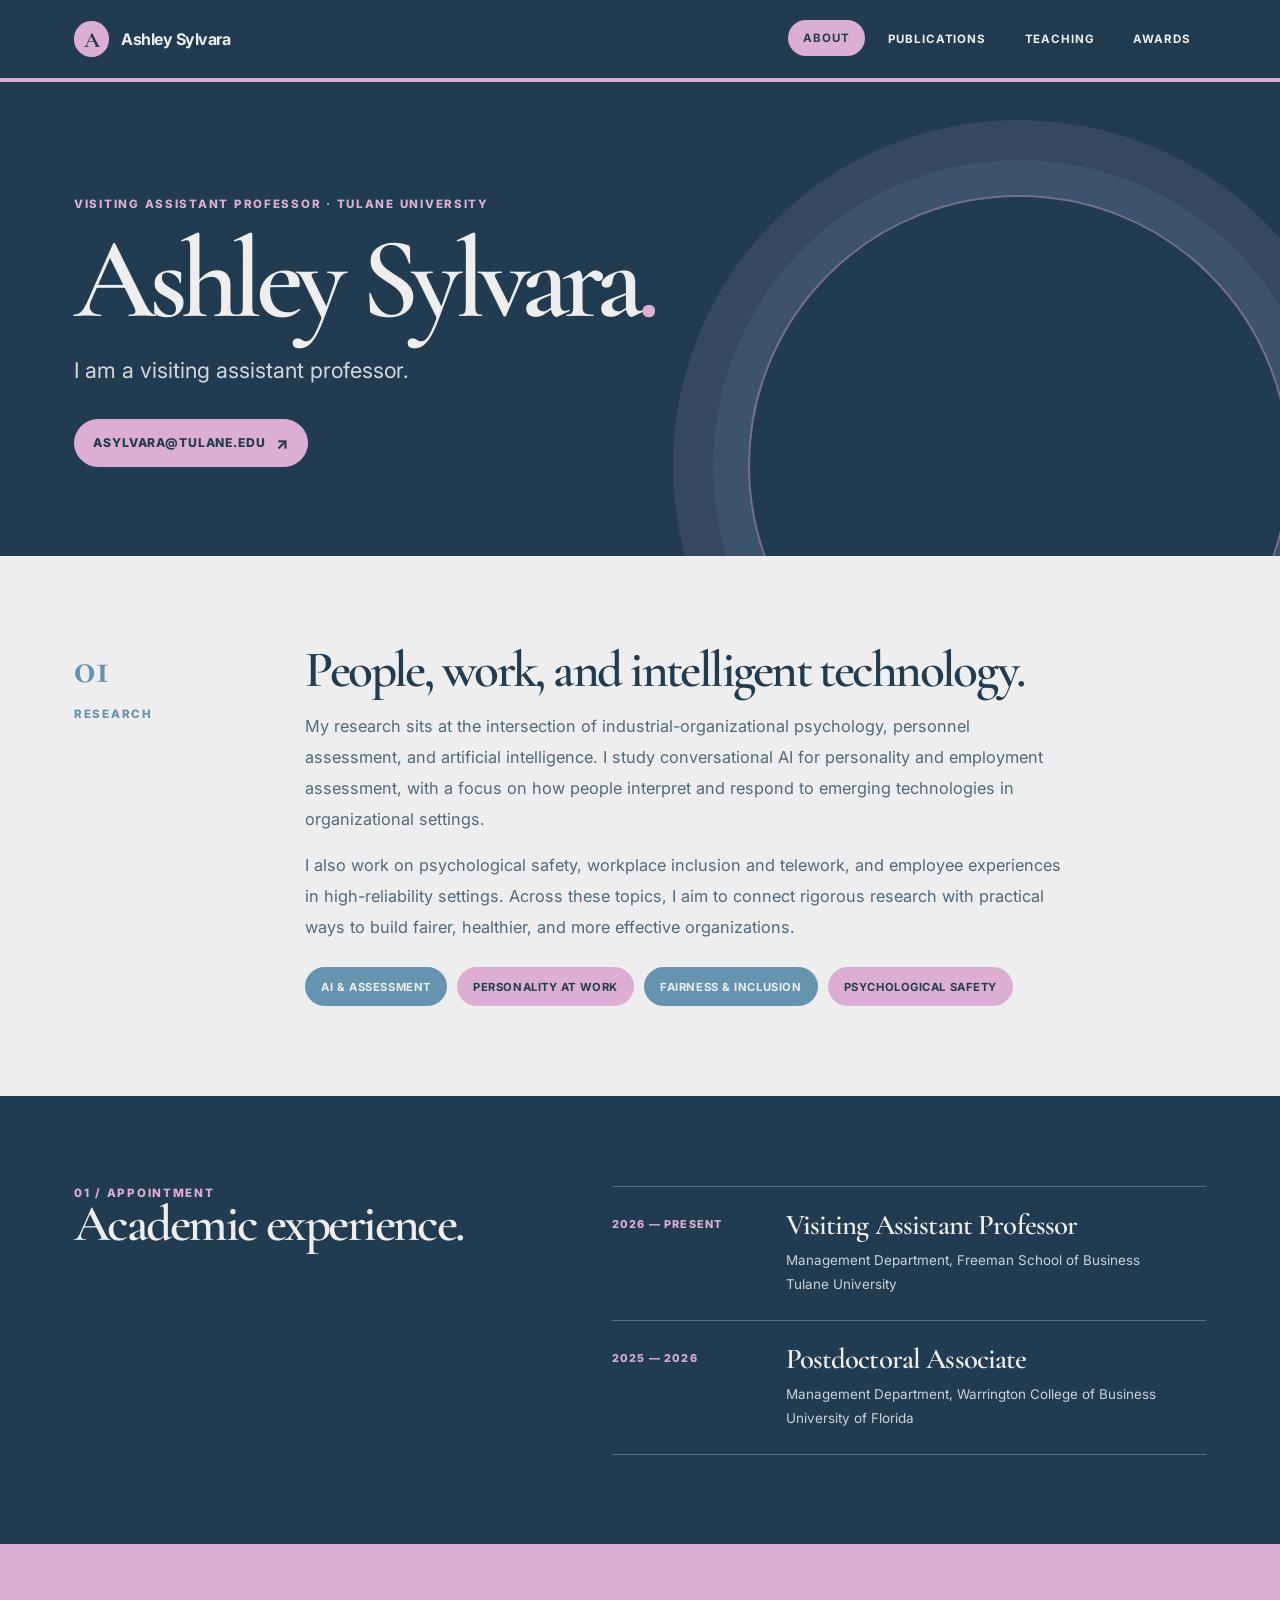
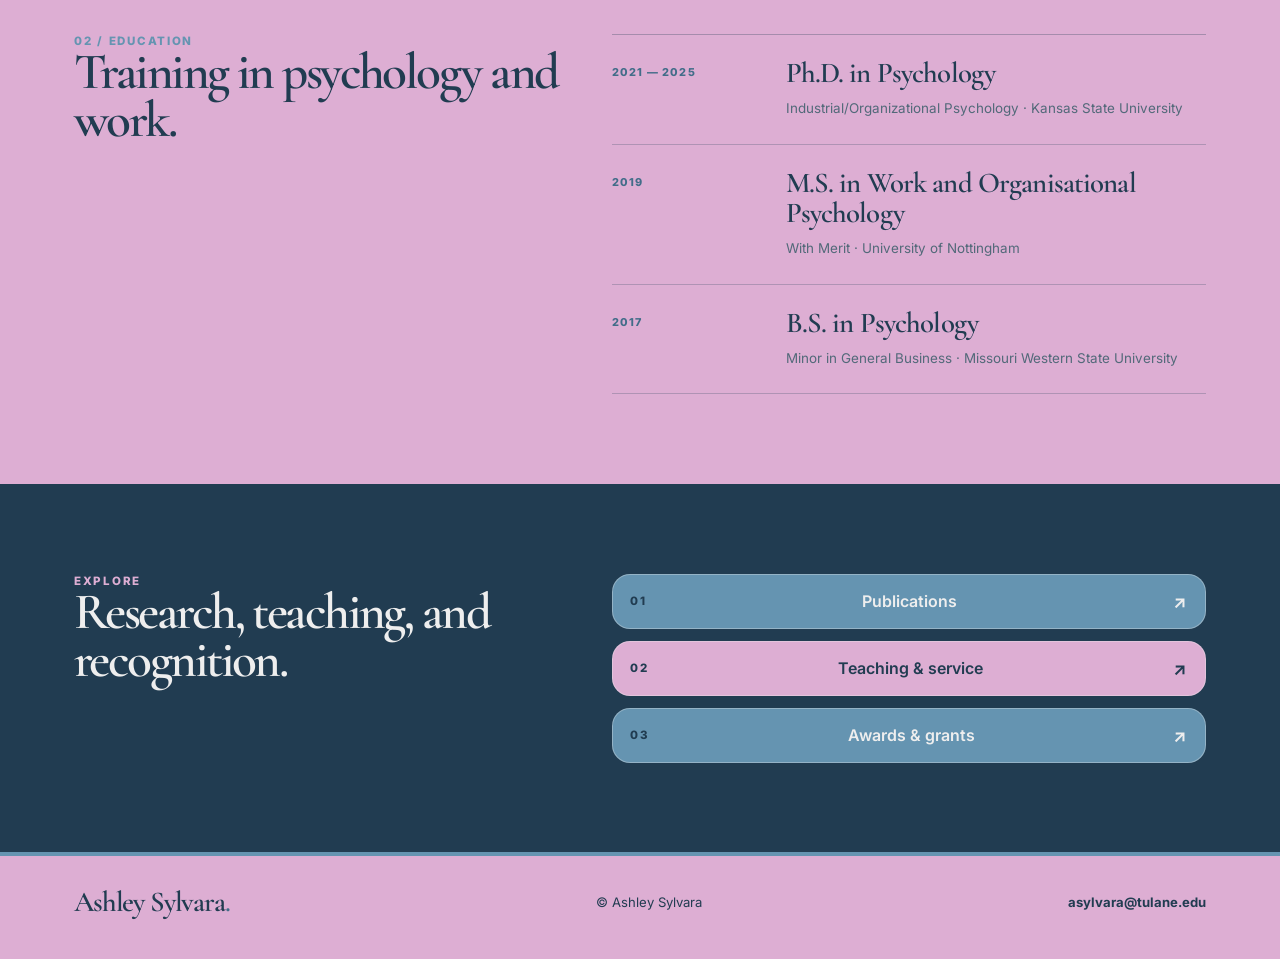
==== commit 06034851: "Update page lead description in index.html" ====
--- a/index.html
+++ b/index.html
@@ -22,7 +22,7 @@
           <div class="container page-hero-inner">
             <p class="eyebrow">Visiting Assistant Professor · Tulane University</p>
             <h1>Ashley Sylvara<span class="title-period">.</span></h1>
-            <p class="page-lead">I am an organizational psychologist studying how people experience work and how emerging technologies can make assessment more useful, fair, and human.</p>
+            <p class="page-lead">I am a visiting assistant professor.</p>
             <a class="hero-email" href="mailto:asylvara@tulane.edu">asylvara@tulane.edu <span aria-hidden="true">↗</span></a>
           </div>
         </section>
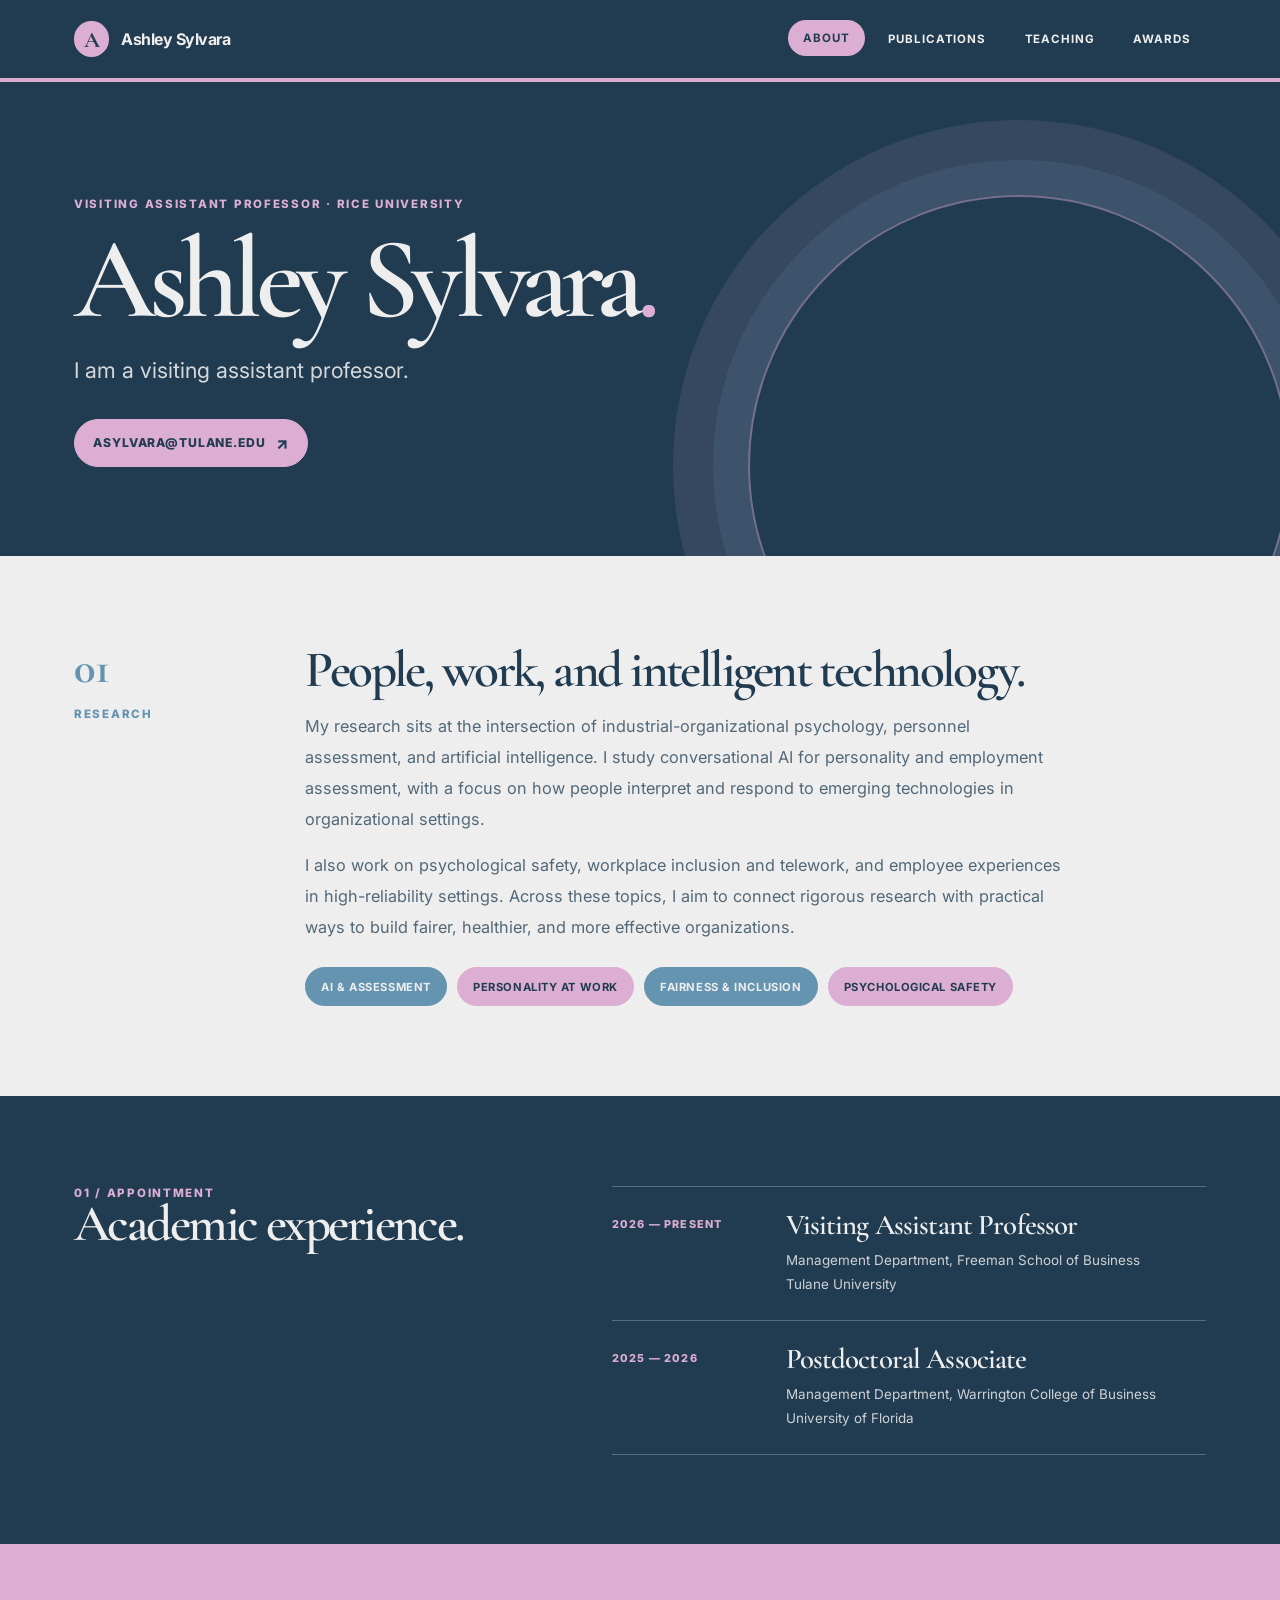
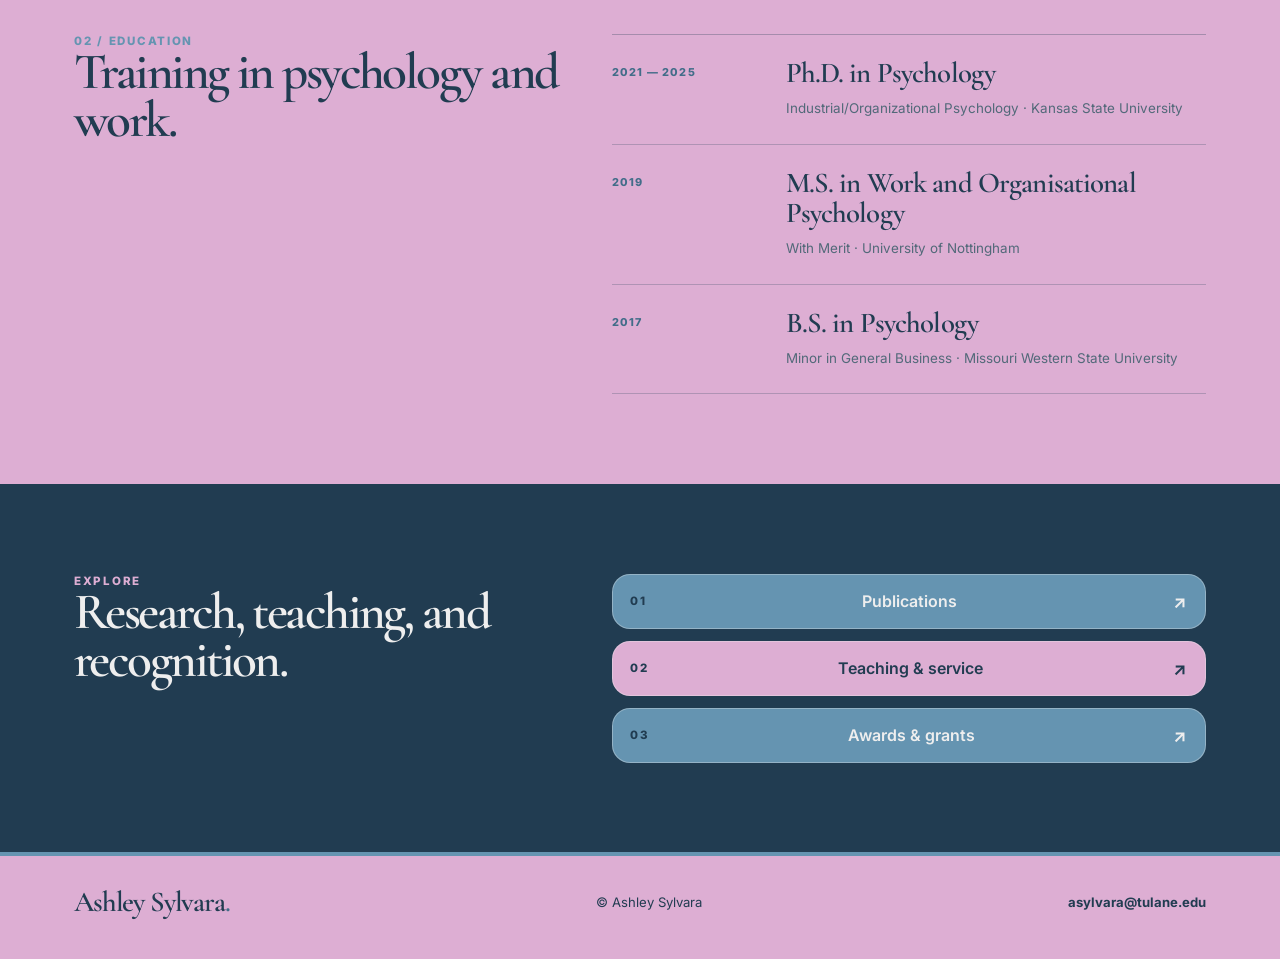
==== commit a01c88f0: "Update university affiliation in index.html" ====
--- a/index.html
+++ b/index.html
@@ -20,7 +20,7 @@
       <main id="main">
         <section class="page-hero">
           <div class="container page-hero-inner">
-            <p class="eyebrow">Visiting Assistant Professor · Tulane University</p>
+            <p class="eyebrow">Visiting Assistant Professor · Rice University</p>
             <h1>Ashley Sylvara<span class="title-period">.</span></h1>
             <p class="page-lead">I am a visiting assistant professor.</p>
             <a class="hero-email" href="mailto:asylvara@tulane.edu">asylvara@tulane.edu <span aria-hidden="true">↗</span></a>
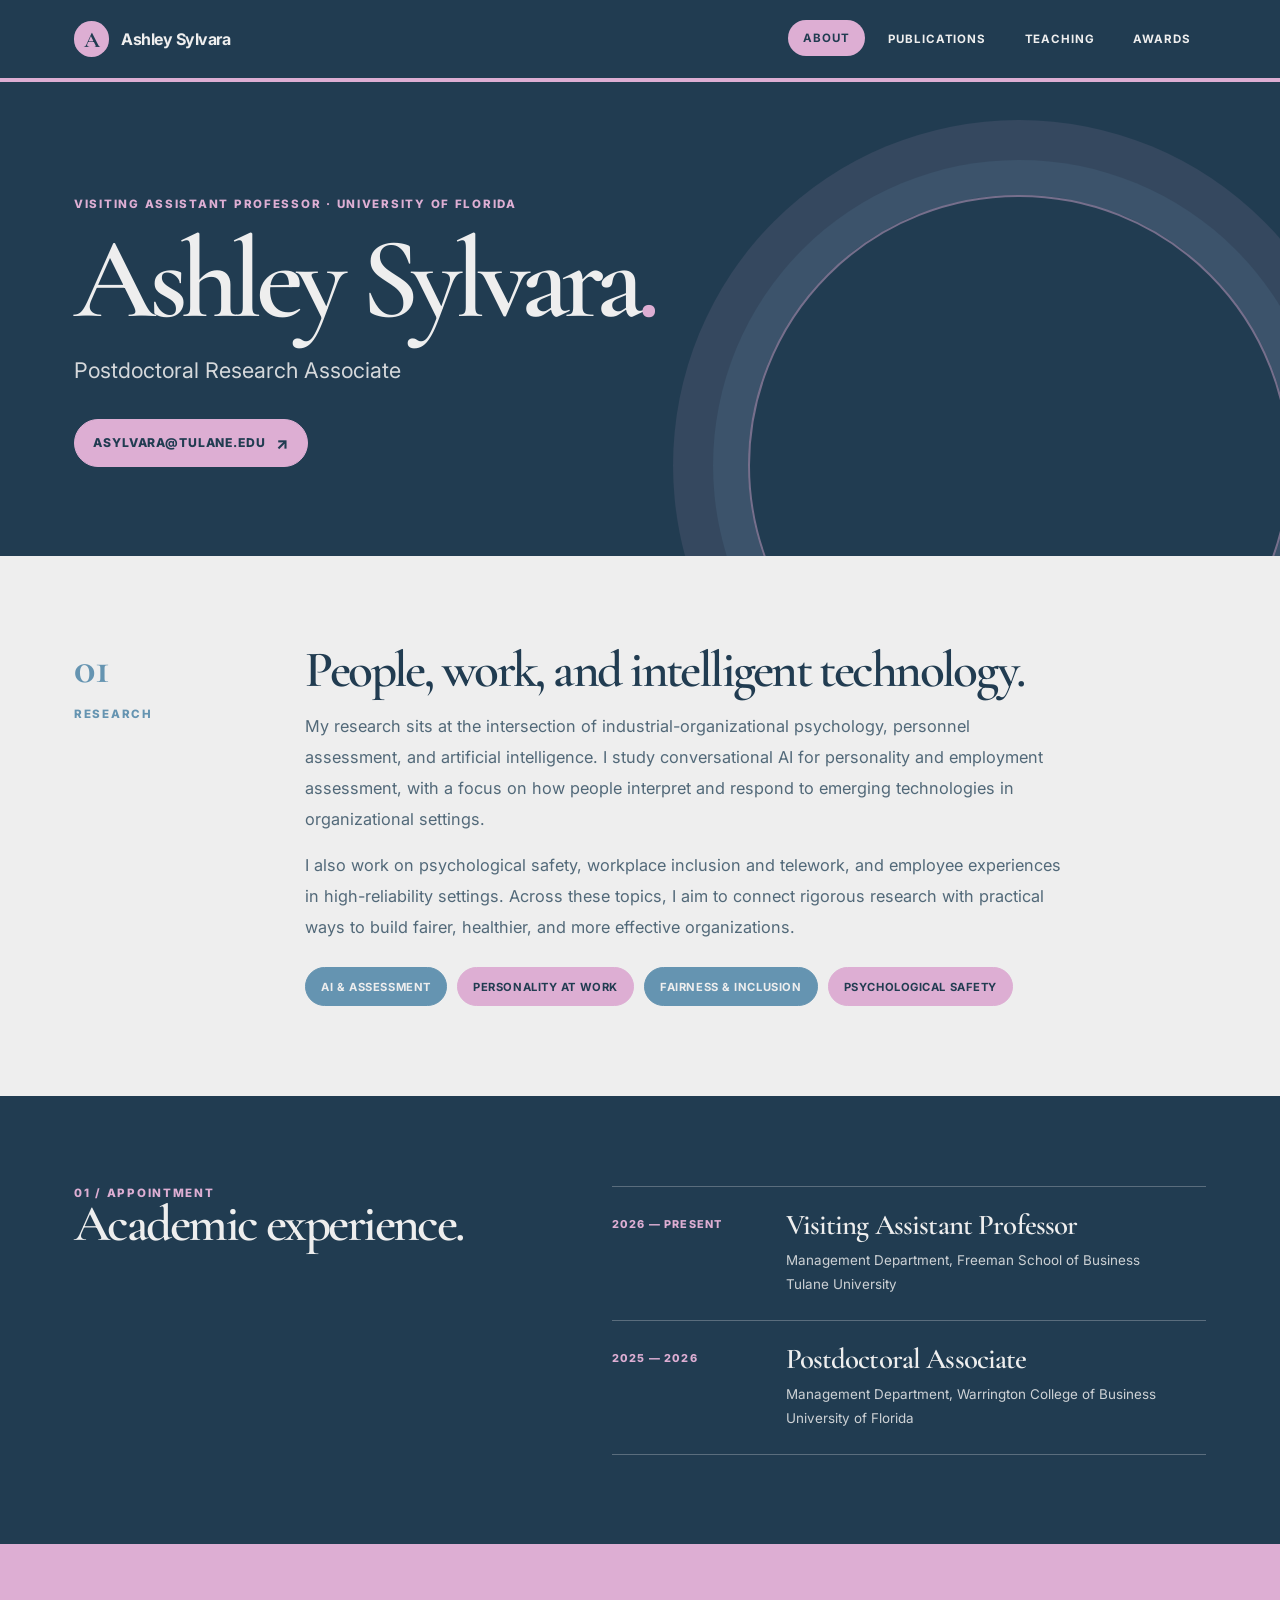
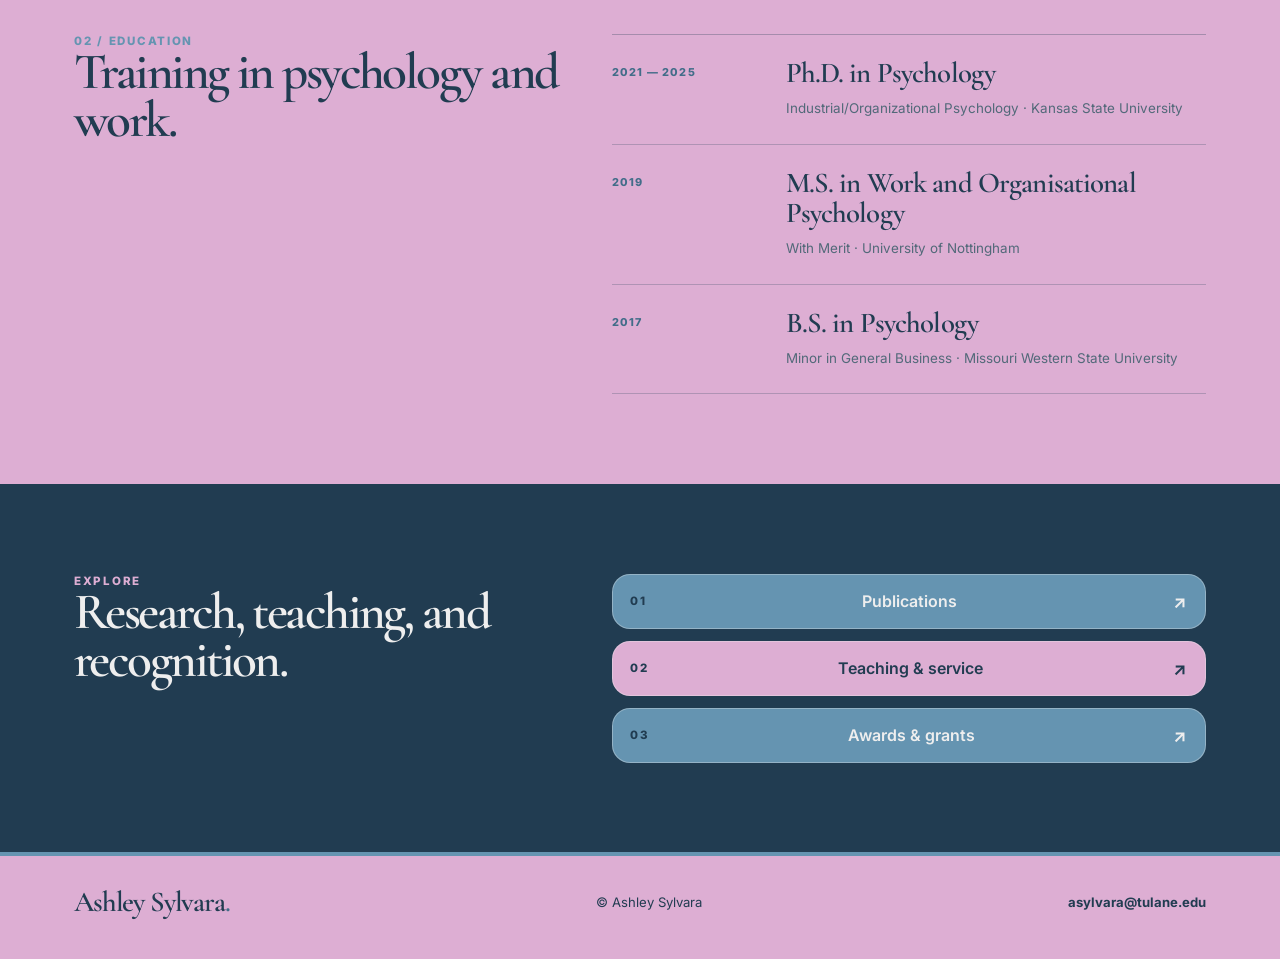
==== commit d1d75d3e: "Update professor affiliation and title in index.html" ====
--- a/index.html
+++ b/index.html
@@ -20,9 +20,9 @@
       <main id="main">
         <section class="page-hero">
           <div class="container page-hero-inner">
-            <p class="eyebrow">Visiting Assistant Professor · Rice University</p>
+            <p class="eyebrow">Visiting Assistant Professor · University of Florida</p>
             <h1>Ashley Sylvara<span class="title-period">.</span></h1>
-            <p class="page-lead">I am a visiting assistant professor.</p>
+            <p class="page-lead">Postdoctoral Research Associate</p>
             <a class="hero-email" href="mailto:asylvara@tulane.edu">asylvara@tulane.edu <span aria-hidden="true">↗</span></a>
           </div>
         </section>
